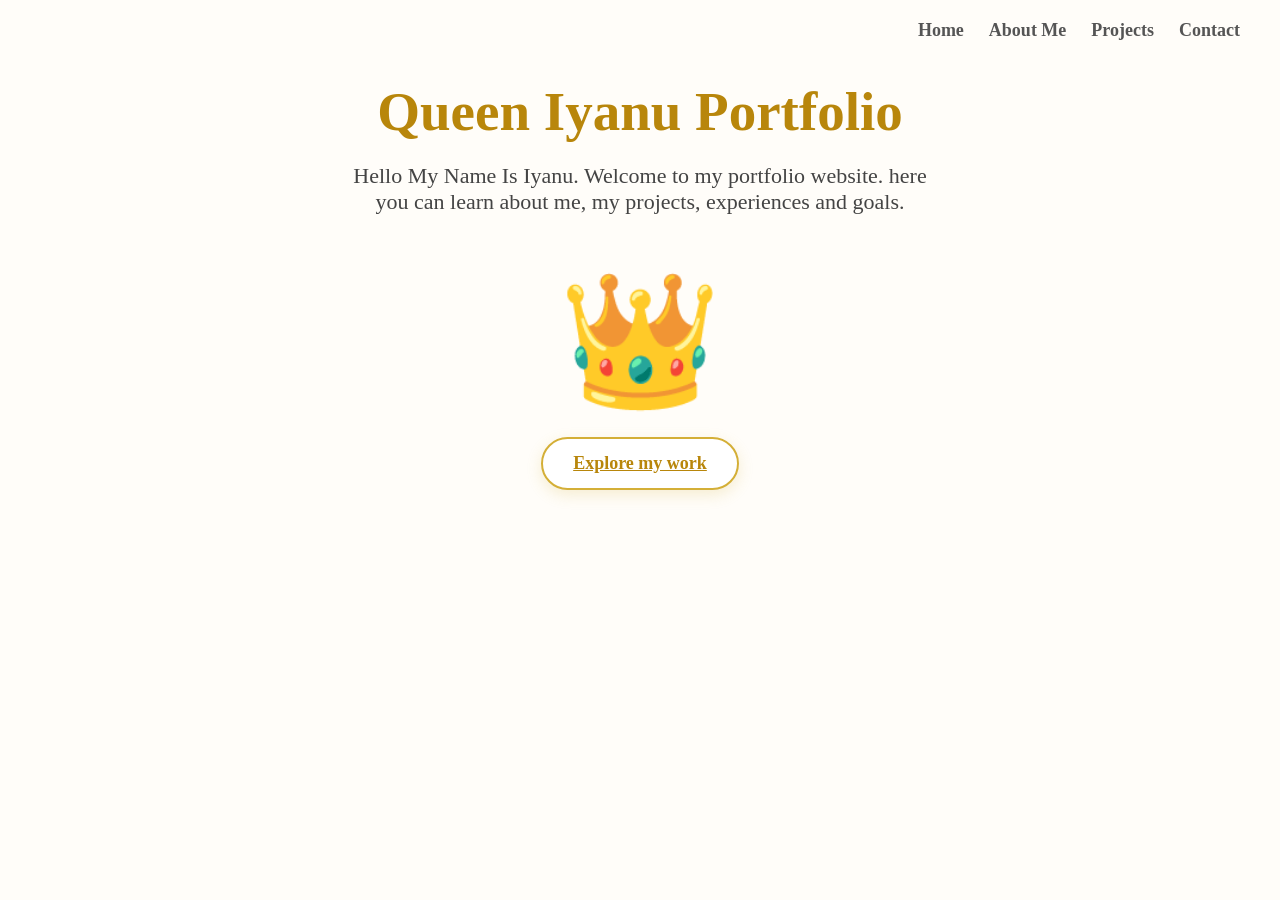
==== homePage/index.html @ 49cb8d7f "portfolio 2" ====
<!DOCTYPE html>
<html lang="en">


<head>
    <meta charset="UTF-8">
    <meta name="viewport" content="width=device-width, initial-scale=1.0">
    <title> Queen Iyanu Portfolio</title>
    <!-- Link to an external CSS file for styling -->
    <link rel="stylesheet" href="style.css">
    <script src="script.js" defer></script>


</head>

<body>


    <nav class="nav-bar">
        <a href="index.html" id="home">Home</a>
        <a href="../aboutPage/about.html" id="about-me">About Me</a>
        <a href="../projects/project.html" id="projects">Projects</a>
        <a href="../contactPage/contact.html" id="contact">Contact</a>
    </nav>


    <main>
        <section class="hero-section hero-container">
            <h1>Queen Iyanu Portfolio</h1>
            <p>Hello My Name Is Iyanu. Welcome to my portfolio website. here you can learn about me, my projects, experiences and goals.</p>
            <div class="crown">👑</div>
            <a class="royal-btn" href="../projects/project.html">Explore my work</a>
        </section>


        <section class="about preview about-container">
            <h1></h1>
        </section>
    </main>


    <script src="script.js"></script>
   


   
   
</body>


</html>
---- homePage/style.css ----
* {
    margin: 0;
    padding: 0;
    box-sizing: border-box;
}

body {
    background: #fffdf9; 
    font-family: Georgia, serif;
    overflow-x: hidden;
    position: relative;
}


nav {
    background: transparent;
    border: none;
    box-shadow: none;
}

nav h2 {
    color: #b8860b;
    font-size: 26px;
    text-shadow: 1px 1px 2px rgba(0,0,0,0.1);
}

.nav-bar {
    position: absolute;
    top: 20px;
    right: 40px;
    display: flex;
    gap: 25px;
    align-items: center;
}

.nav-bar a {
    color: #555;
    text-decoration: none;
    font-size: 18px;
    font-weight: bold;
    transition: color 0.3s ease;
}

.nav-bar a:hover {
    color: #d4af37; 
}

.hero-container {
    text-align: center;
    padding: 80px 20px;
    display: flex;
    flex-direction: column;
    align-items: center;
}

.sparkle-badge {
    display: inline-block;
    background: #ffe4e1; 
    color: #b8860b;
    padding: 6px 15px;
    border-radius: 20px;
    font-size: 14px;
    font-weight: bold;
    margin-bottom: 20px;
    border: 1px solid #d4af37;
}

.hero-section h1 {
    color: #b8860b;
    font-size: 55px;
    margin-bottom: 20px;
}

.hero-section p {
    font-size: 22px;
    color: #444;
    max-width: 600px;
    margin: 0 auto;
}

.crown {
    font-size: 130px;
    margin: 50px auto 20px;
    display: inline-block;
    animation: float 3s ease-in-out infinite;
}

@keyframes float {
    0% { transform: translateY(10px); }
    50% { transform: translateY(-10px); }
    100% { transform: translateY(10px); }
}

.royal-btn {
    padding: 14px 30px;
    border: 2px solid #d4af37;
    background: #ffffff;
    color: #b8860b;
    font-size: 18px;
    font-weight: bold;
    border-radius: 30px; 
    cursor: pointer;
    box-shadow: 0 5px 15px rgba(212, 175, 55, 0.2);
    transition: all 0.3s ease;
}

.royal-btn:hover {
    background: #d4af37;
    color: #ffffff;
    box-shadow: 0 5px 20px rgba(212, 175, 55, 0.4);
}
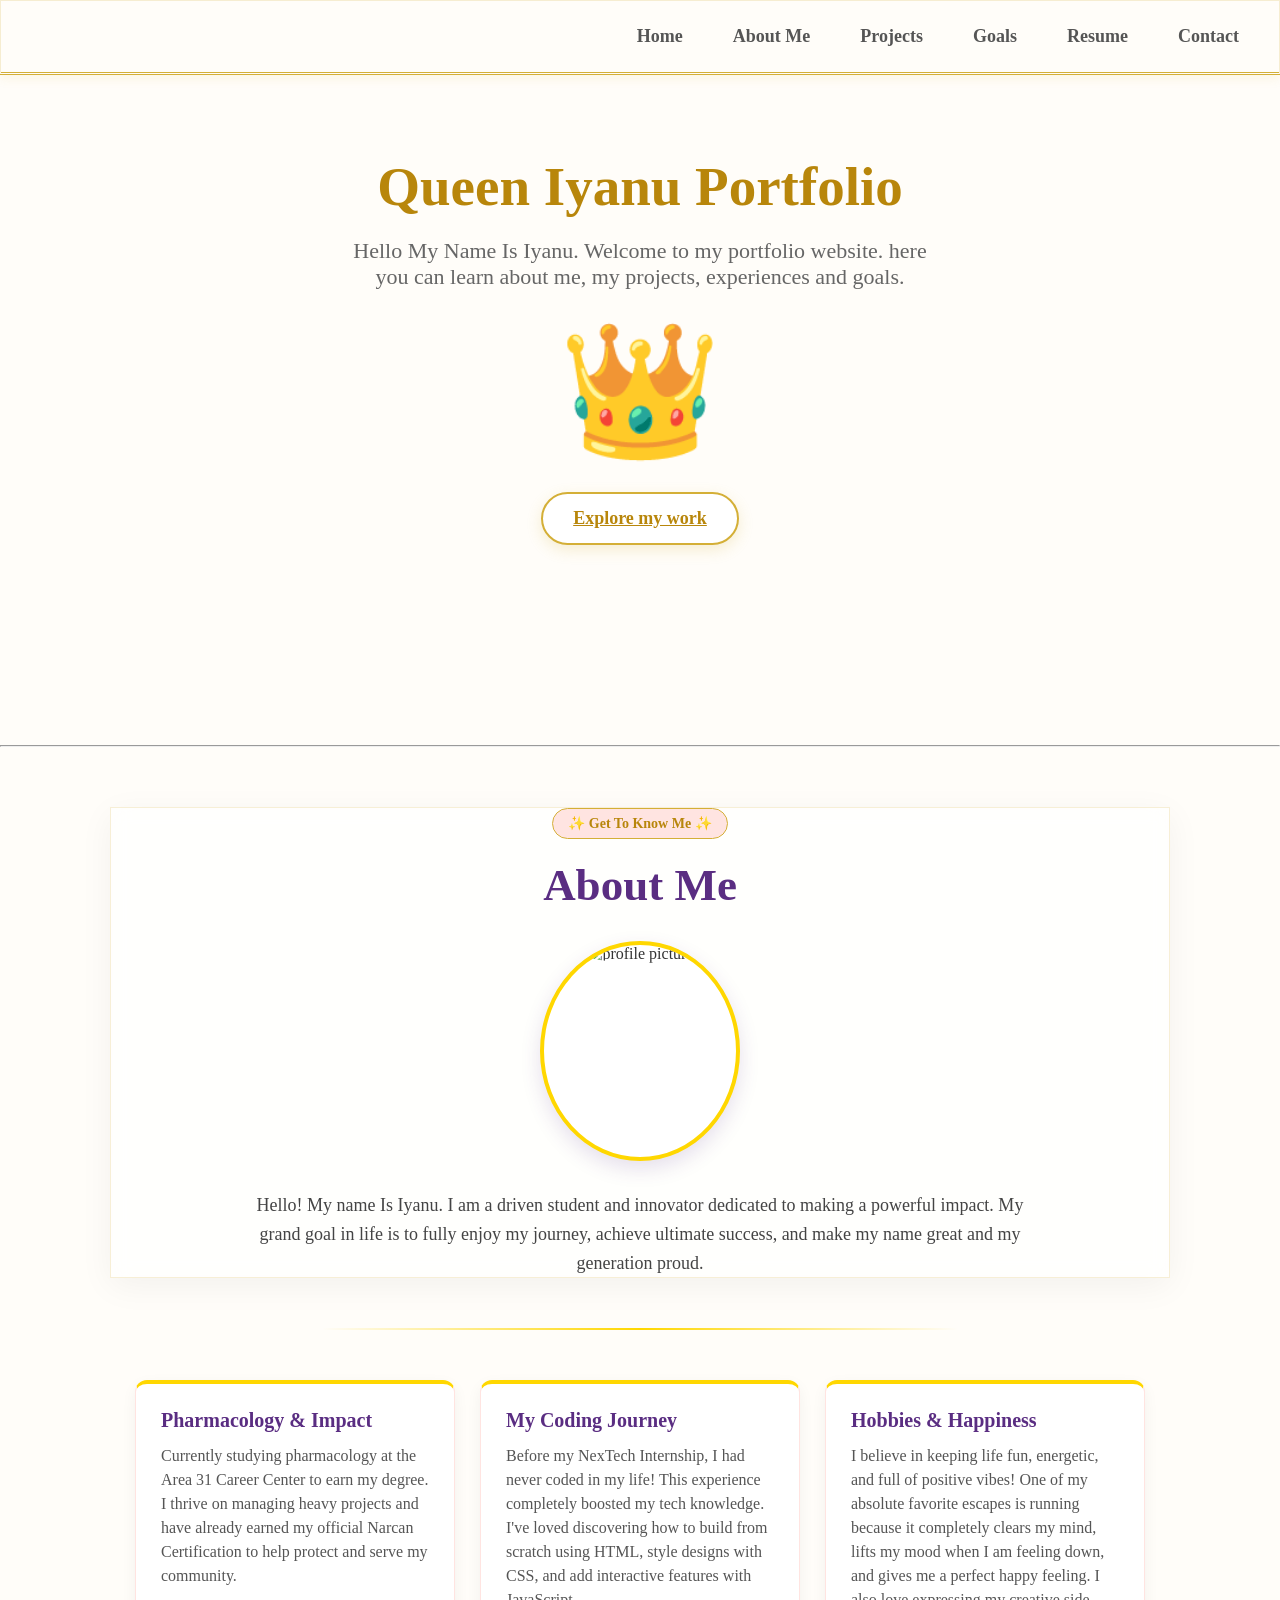
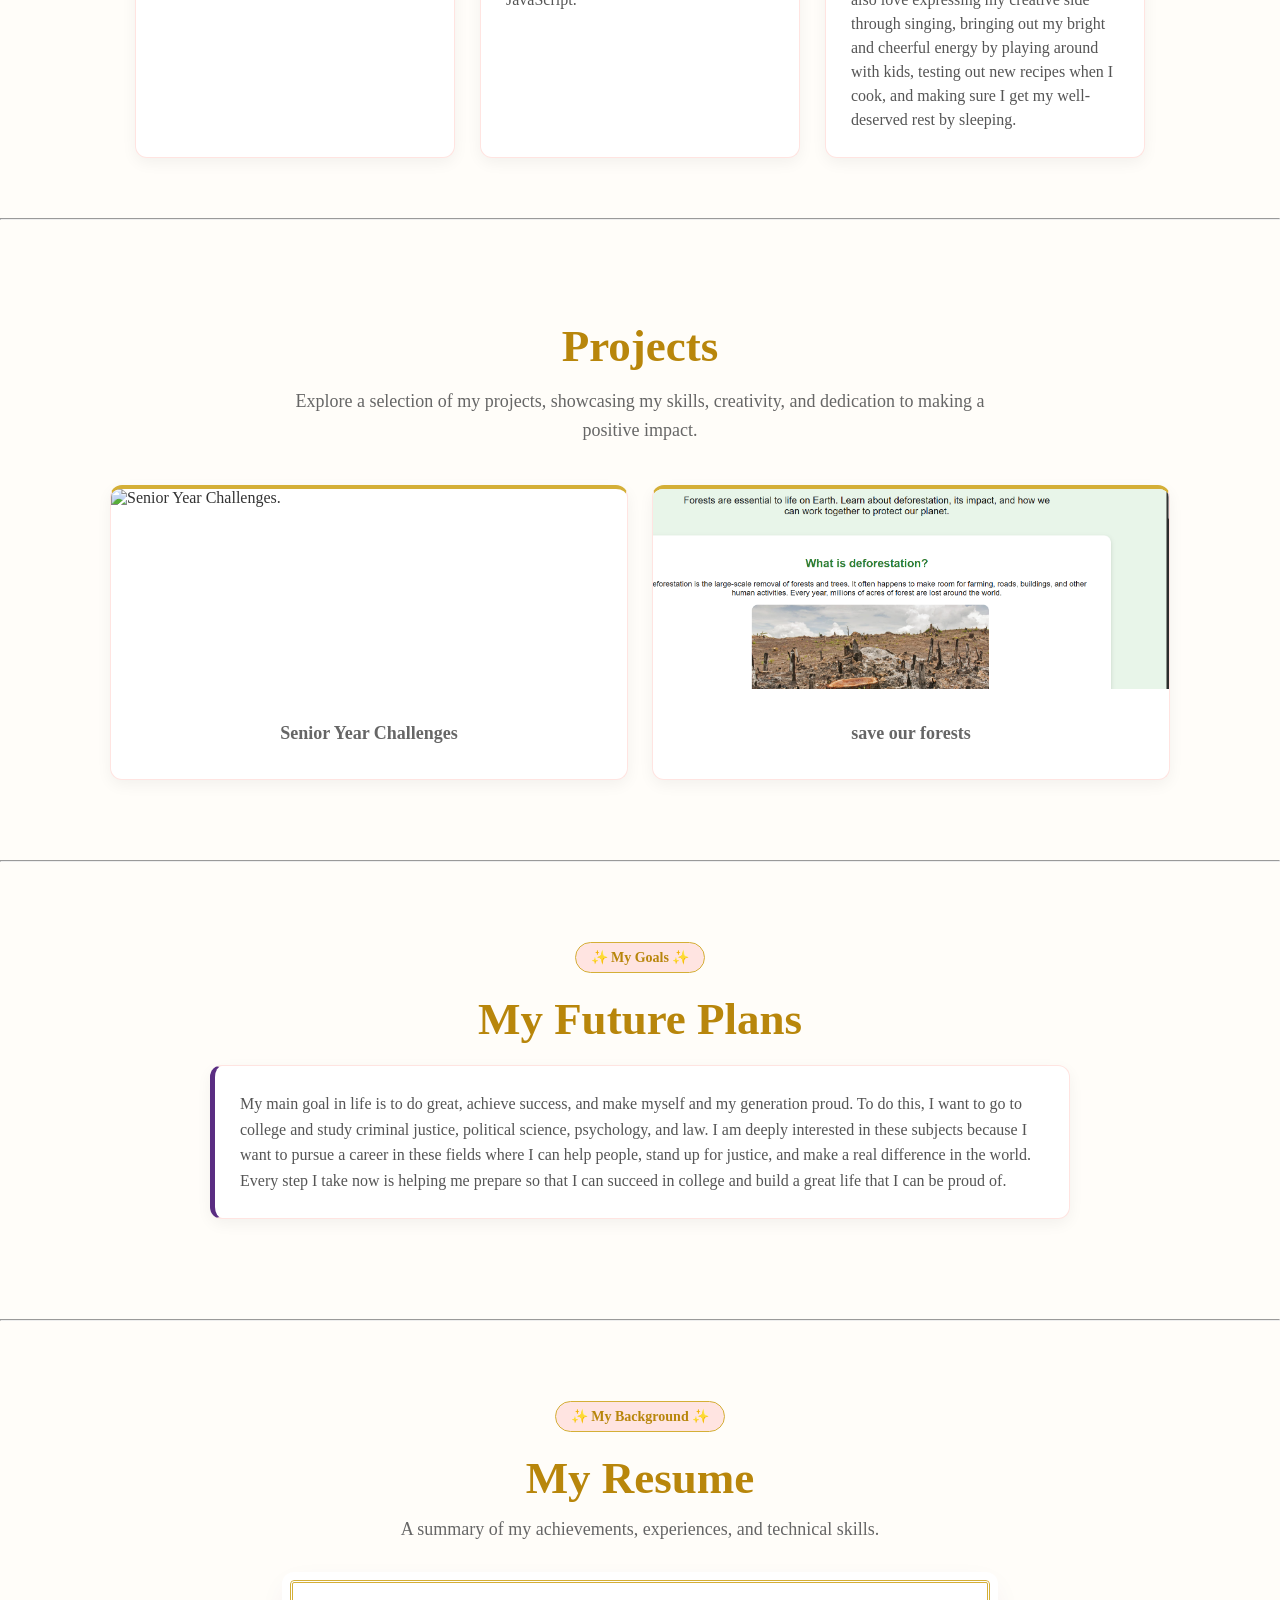
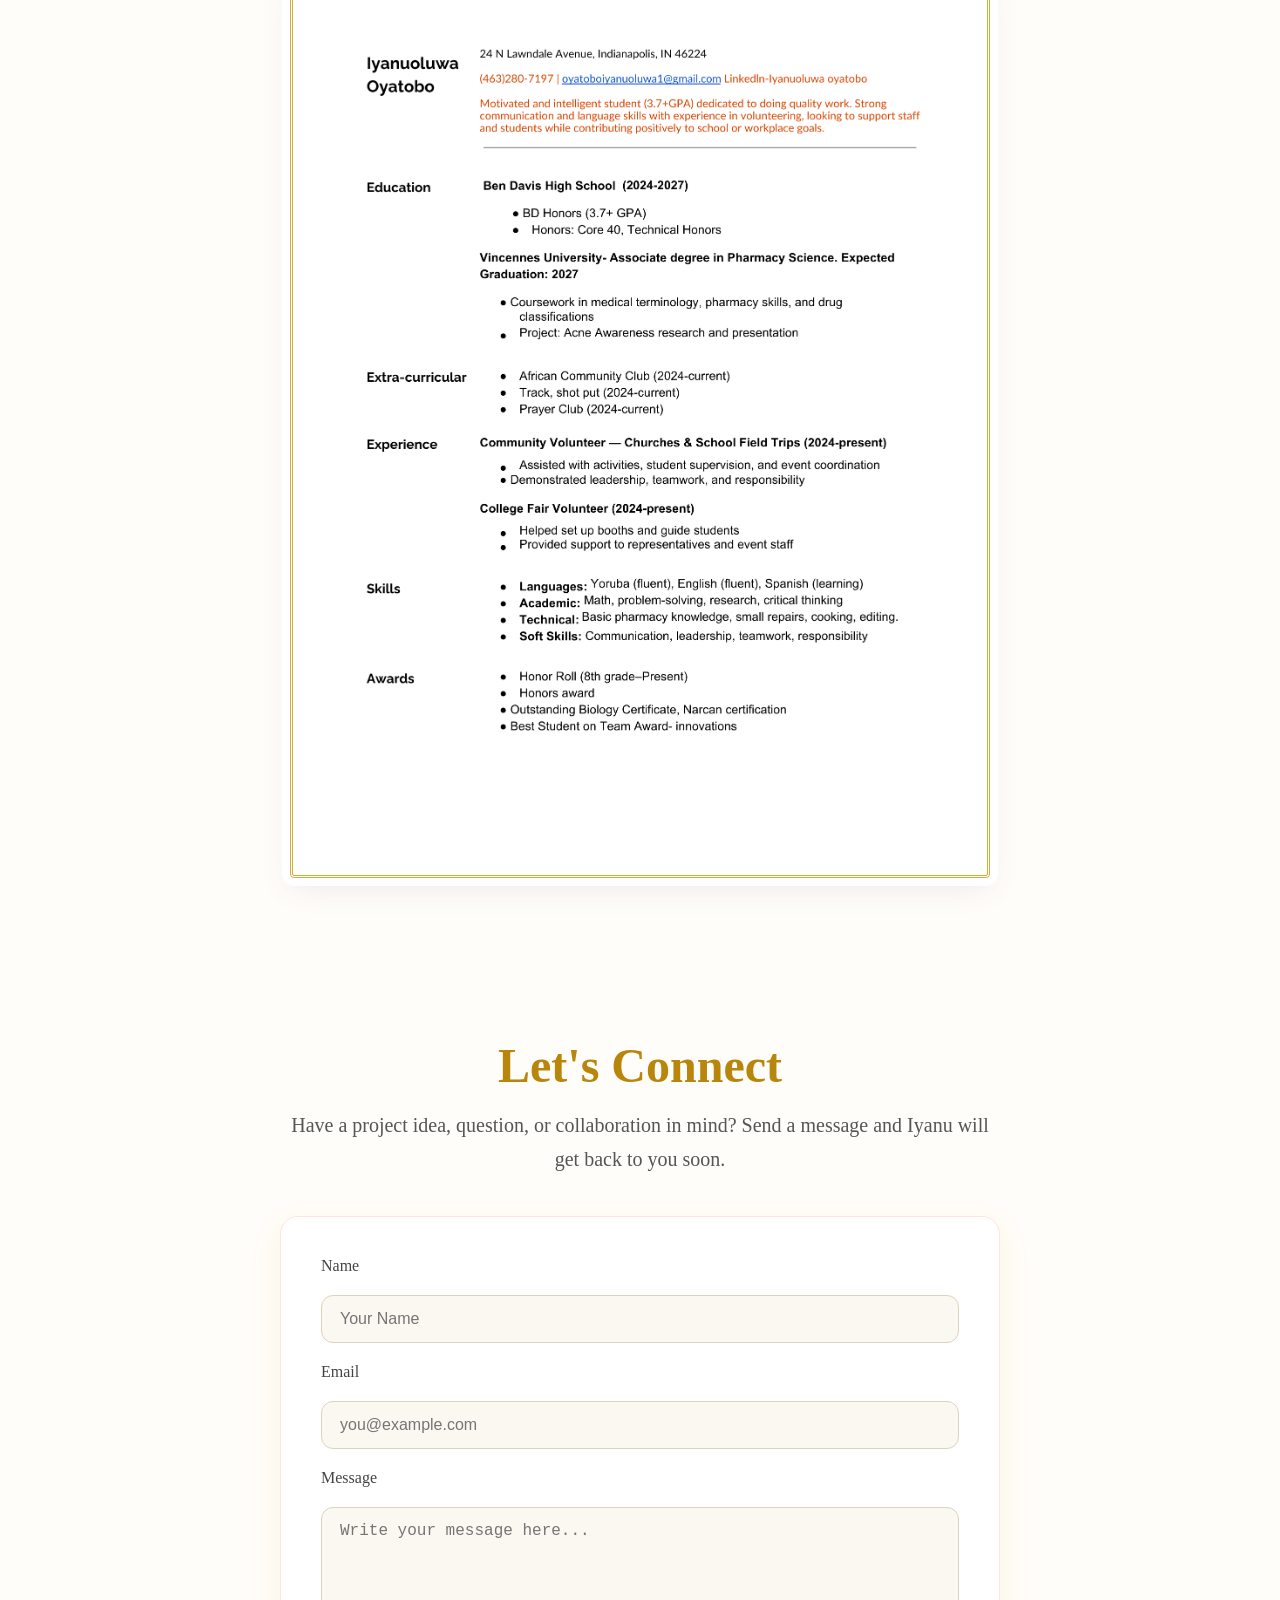
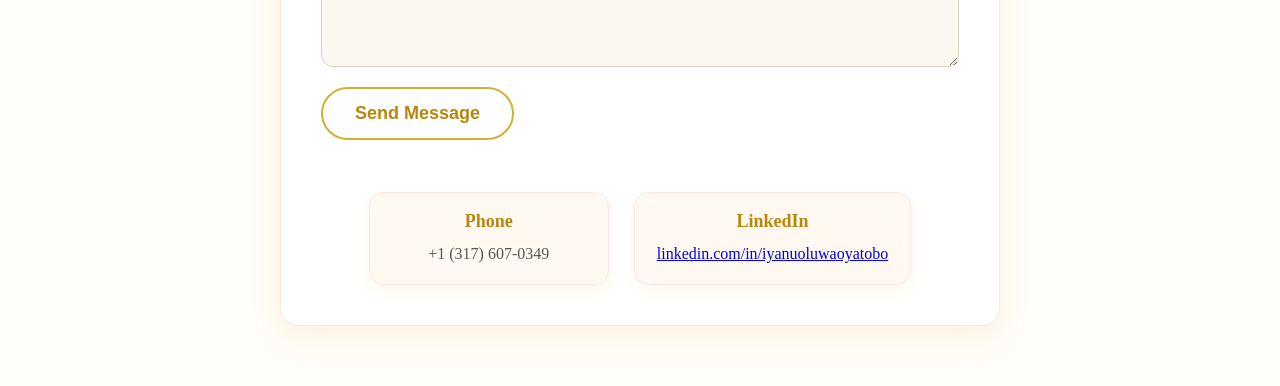
==== commit 02dcc534: "portfolio 2" ====
--- a/homePage/index.html
+++ b/homePage/index.html
@@ -8,7 +8,8 @@
     <title> Queen Iyanu Portfolio</title>
     <!-- Link to an external CSS file for styling -->
     <link rel="stylesheet" href="style.css">
-    <script src="script.js" defer></script>
+
+    <script src="contact.js" defer></script>
 
 
 </head>
@@ -18,9 +19,11 @@
 
     <nav class="nav-bar">
         <a href="index.html" id="home">Home</a>
-        <a href="../aboutPage/about.html" id="about-me">About Me</a>
-        <a href="../projects/project.html" id="projects">Projects</a>
-        <a href="../contactPage/contact.html" id="contact">Contact</a>
+        <a href="#aboutMe" id="about-me">About Me</a>
+        <a href="#projectS" id="projects">Projects</a>
+        <a href="#goals" id="goalsL">Goals</a>
+        <a href="#resume" id="resumeL">Resume</a>
+        <a href="#contactS" id="contact">Contact</a>
     </nav>
 
 
@@ -29,7 +32,7 @@
             <h1>Queen Iyanu Portfolio</h1>
             <p>Hello My Name Is Iyanu. Welcome to my portfolio website. here you can learn about me, my projects, experiences and goals.</p>
             <div class="crown">👑</div>
-            <a class="royal-btn" href="../projects/project.html">Explore my work</a>
+            <a class="royal-btn" href="#projectS">Explore my work</a>
         </section>
 
 
@@ -37,9 +40,153 @@
             <h1></h1>
         </section>
     </main>
+<hr>
+<section id="aboutMe">
+    <div class="about-container">
+        <section class="about-hero">
+            <div class="sparkle-badge">✨ Get To Know Me ✨</div>
+            <h1>About Me</h1>
+
+            <div class="royal-frame">
+                <img src="ML1_2034.jpg" alt="profile picture">
+            </div>
+
+            <p class="royal-bio">
+                Hello! My name Is Iyanu. I am a driven student and innovator dedicated to making a powerful impact. My
+                grand goal in life is to fully enjoy my journey, achieve ultimate success, and make my name great and my
+                generation proud.
+            </p>
 
 
-    <script src="script.js"></script>
+        </section>
+
+        <hr class="royal-divider">
+
+        <div class="about-grid">
+
+            <div class="about-card">
+                <h3>Pharmacology & Impact</h3>
+                <p>Currently studying pharmacology at the Area 31 Career Center to earn my degree. I thrive on managing
+                    heavy projects and have already earned my official Narcan Certification to help protect and serve my
+                    community.</p>
+            </div>
+
+            <div class="about-card">
+                <h3> My Coding Journey</h3>
+                <p>Before my NexTech Internship, I had never coded in my life! This experience completely boosted my tech knowledge. I've loved discovering how to build from scratch using HTML, style designs with CSS, and add interactive features with JavaScript.</p>
+            </div>
+
+            <div class="about-card">
+                <h3> Hobbies & Happiness</h3>
+                <p>I believe in keeping life fun, energetic, and full of positive vibes! One of my absolute favorite escapes is running because it completely clears my mind, lifts my mood when I am feeling down, and gives me a perfect happy feeling. I also love expressing my creative side through singing, bringing out my bright and cheerful energy by playing around with kids, testing out new recipes when I cook, and making sure I get my well-deserved rest by sleeping. 
+            </p>
+            </div>
+        </div>
+    </div>
+</section>
+<hr>
+<section id="projectS">
+<div class="projects-container">
+    <header class="projects-header">
+      <h1>Projects</h1>
+      <p>Explore a selection of my projects, showcasing my skills, creativity, and dedication to making a positive
+        impact.</p>
+    </header>
+
+    <div class="projects-grid">
+      <article class="project-card">
+        <a href="https://kween-hannah.github.io/int-u3-project-23-24-starter-code/" target="_blank"
+          rel="noopener noreferrer">
+          <div class="card-image">
+            <img
+              src="https://encrypted-tbn0.gstatic.com/images?q=tbn:ANd9GcRIXqym3sCjFtXy6zhzYeOoTRudontLrcZ2Yk_U8qCmUQ&s=10"
+              alt="Senior Year Challenges.">
+          </div>
+          <div class="projects-empty">Senior Year Challenges</div>
+        </a>
+      </article>
+      <article class="project-card">
+        <a href="https://kween-hannah.github.io/int-u2-project-starter-code-1/">
+          <div class="card-image">
+            <img src="Screenshot 2026-06-26 141035.png" alt="Save Our Forests.">
+          </div>
+          <div class="projects-empty">save our forests</div>
+        </a>
+      </article>
+  
+    </div>
+  </div>
+<hr>
+<section id="goals" class="goals-container">
+    <header class="goals-header">
+        <div class="sparkle-badge">✨ My Goals ✨</div>
+        <h1>My Future Plans</h1>
+    </header>
+
+    <div class="timeline-card">
+        <p>
+            My main goal in life is to do great, achieve success, and make myself and my generation proud. To do this, I want to go to college and study criminal justice, political science, psychology, and law. I am deeply interested in these subjects because I want to pursue a career in these fields where I can help people, stand up for justice, and make a real difference in the world. Every step I take now is helping me prepare so that I can succeed in college and build a great life that I can be proud of.
+        </p>
+    </div>
+</section>
+<hr>
+<section id="resume" class="resume-container">
+    <header class="resume-header">
+        <div class="sparkle-badge">✨ My Background ✨</div>
+        <h1>My Resume</h1>
+        <p>A summary of my achievements, experiences, and technical skills.</p>
+    </header>
+
+    <div class="resume-frame">
+        <img src="resume.png" alt="Queen Iyanu's Professional Resume">
+    </div>
+</section>
+
+<section id="contactS">
+
+    <div class="contact-container">
+        <div class="contact-hero">
+            <h1>Let's Connect</h1>
+            <p>Have a project idea, question, or collaboration in mind? Send a message and Iyanu will get back to you
+                soon.</p>
+        </div>
+
+        <div class="contact-card">
+            <form id="contact-form" action="#" method="post">
+                <label for="name">Name</label>
+                <input type="text" id="name" name="from_name" placeholder="Your Name" required>
+
+                <label for="email">Email</label>
+                <input type="email" id="email" name="reply_to" placeholder="you@example.com" required>
+
+                <label for="message">Message</label>
+                <textarea id="message" name="message" placeholder="Write your message here..." required></textarea>
+
+                <button type="submit" class="submit-btn">Send Message</button>
+            </form>
+
+            <div id="form-status" class="form-status"></div>
+
+            <div class="contact-info">
+                <div class="info-card">
+                    <h3>Phone</h3>
+                    <p>+1 (317) 607-0349</p>
+                </div>
+                <div class="info-card">
+                    <h3>LinkedIn</h3>
+                    <p><a href="https://www.linkedin.com/in/iyanuoluwaoyatobo" target="_blank"
+                            rel="noopener">linkedin.com/in/iyanuoluwaoyatobo</a></p>
+                </div>
+            </div>
+        </div>
+    </div>
+
+    <script type="text/javascript" src="https://cdn.jsdelivr.net/npm/@emailjs/browser@3/dist/email.min.js"></script>
+    
+
+</section>
+    
+    </script>
    
 
 
--- a/homePage/style.css
+++ b/homePage/style.css
@@ -109,3 +109,697 @@
     color: #ffffff;
     box-shadow: 0 5px 20px rgba(212, 175, 55, 0.4);
 }
+
+*{
+    margin: 0;
+    padding: 0;
+    box-sizing: border-box;
+}
+
+
+body {
+    background: linear-gradient(135deg, #fffdf9 0%, #f4eae1 100%);
+    font-family: Georgia, serif;
+}
+
+
+
+
+nav {
+    background: #ffffff;
+    border-bottom: 3px double #d4af37;
+    padding: 20px 50px;
+    display: flex;
+    justify-content: space-between;
+    align-items: center;
+    box-shadow: 0 4px 10px rgba(212, 175, 55, 0.1);
+}
+
+
+nav h2 {
+    color: #b8860b;
+    font-size: 26px;
+    text-shadow: 1px 1px 2px rgba(0,0,0,0.1);
+}
+
+
+.nav-bar a {
+    color: #555;
+    text-decoration: none;
+    margin-left: 25px;
+    font-size: 18px;
+    font-weight: bold;
+    transition: color 0.3s ease;
+}
+
+
+.nav-bar a:hover {
+    color: #d4af37;
+}
+
+
+
+
+.hero-container {
+    text-align: center;
+    padding: 80px 20px;
+}
+
+
+.sparkle-badge {
+    display: inline-block;
+    background: #ffe4e1;
+    color: #b8860b;
+    padding: 6px 15px;
+    border-radius: 20px;
+    font-size: 14px;
+    font-weight: bold;
+    margin-bottom: 20px;
+    border: 1px solid #d4af37;
+}
+
+
+.hero-section h1 {
+    color: #b8860b;
+    font-size: 55px;
+    margin-bottom: 20px;
+}
+
+
+.hero-section p {
+    font-size: 22px;
+    color: #666;
+    max-width: 600px;
+    margin: 0 auto;
+}
+
+
+.crown {
+    font-size: 130px;
+    margin: 25px 0;
+    animation: float 3s ease-in-out infinite;
+}
+
+
+@keyframes float {
+    0% { transform: translateY(0px); }
+    50% { transform: translateY(-10px); }
+    100% { transform: translateY(0px); }
+}
+
+
+.royal-btn {
+    padding: 14px 30px;
+    border: 2px solid #d4af37;
+    background: #ffffff;
+    color: #b8860b;
+    font-size: 18px;
+    font-weight: bold;
+    border-radius: 30px;
+    cursor: pointer;
+    box-shadow: 0 5px 15px rgba(212, 175, 55, 0.2);
+    transition: all 0.3s ease;
+}
+
+
+.royal-btn:hover {
+    background: #d4af37;
+    color: #ffffff;
+    box-shadow: 0 5px 20px rgba(212, 175, 55, 0.4);
+}
+
+
+
+
+.sparkle {
+    position: absolute;
+    pointer-events: none;
+    background: gold;
+    border-radius: 50%;
+    animation: fadeOut 0.8s linear forwards;
+}
+
+
+@keyframes fadeOut {
+    0% { transform: translate(-50%, -50%) scale(1); opacity: 1; }
+    100% { transform: translate(-50%, -50%) scale(0); opacity: 0; }
+}
+
+
+
+
+.about-container {
+    text-align: center;
+    padding: 60px 20px;
+    max-width: 1100px;
+    margin: 0 auto;
+}
+
+
+.about-hero h1 {
+    color: #5a2d82;
+    font-size: 45px;
+    margin-bottom: 25px;
+}
+
+
+.royal-frame {
+    width: 200px;
+    height: 220px;
+    margin: 30px auto;
+    border: 4px solid gold;
+    border-radius: 50%;
+    background: #ffffff;
+    overflow: hidden;
+    display: block;
+    box-shadow: 0px 8px 20px rgba(90, 45, 130, 0.15);
+}
+
+
+.royal-frame img {
+    /*width: 70%;*/
+    height: 100%;
+    width: 100%;
+    
+    border-radius: 50%;
+    padding-left:0px;
+    padding-right:0px;
+}
+
+
+
+
+.royal-bio {
+    display: block;
+    margin-top: 20px;
+    font-size: 18px;
+    line-height: 1.6;
+    color: #444;
+    max-width: 800px;
+    margin: 0 auto;
+}
+
+
+.royal-divider {
+    border: none;
+    height: 2px;
+    background: linear-gradient(to right, transparent, gold, transparent);
+    margin: 50px auto;
+    width: 60%;
+}
+
+
+
+
+.about-grid {
+    display: flex;
+    justify-content: center;
+    gap: 25px;
+    flex-wrap: wrap;
+}
+
+
+.about-card {
+    background: white;
+    border: 1px solid #ffe4e1;
+    border-top: 4px solid gold;
+    border-radius: 12px;
+    padding: 25px;
+    width: 320px;
+    text-align: left;
+    box-shadow: 0 5px 15px rgba(0,0,0,0.05);
+    transition: transform 0.3s ease;
+}
+
+
+.about-card:hover {
+    transform: translateY(-8px);
+    box-shadow: 0 10px 20px rgba(212, 175, 55, 0.2);
+}
+
+
+.about-card h3 {
+    color: #5a2d82;
+    font-size: 20px;
+    margin-bottom: 12px;
+}
+
+
+.about-card p {
+    font-size: 16px;
+    line-height: 1.5;
+    color: #555;
+}
+
+
+
+
+.about-hero, .nav-bar, fieldset, .card {
+    background: rgba(255, 255, 255, 0.7);
+    backdrop-filter: blur(10px);
+    border: 1px solid rgba(212, 175, 55, 0.2);
+    box-shadow: 0 8px 32px 0 rgba(0, 0, 0, 0.05);
+}
+* {
+    margin: 0;
+    padding: 0;
+    box-sizing: border-box;
+}
+
+body {
+    background: #fffdf9;
+    font-family: Georgia, serif;
+    color: #444;
+    min-height: 100vh;
+}
+
+.nav-bar {
+    background: #ffffff;
+    border-bottom: 3px double #d4af37;
+    padding: 20px 50px;
+    display: flex;
+    justify-content: space-between;
+    align-items: center;
+    box-shadow: 0 4px 10px rgba(212, 175, 55, 0.1);
+}
+
+.nav-bar h2 {
+    color: #b8860b;
+    font-size: 26px;
+    text-shadow: 1px 1px 2px rgba(0, 0, 0, 0.1);
+}
+
+.nav-links {
+    display: flex;
+    gap: 25px;
+    align-items: center;
+    flex-wrap: wrap;
+}
+
+.nav-links a {
+    color: #555;
+    text-decoration: none;
+    font-size: 18px;
+    font-weight: bold;
+    transition: color 0.3s ease;
+}
+
+.nav-links a:hover {
+    color: #d4af37;
+}
+
+.projects-container {
+    max-width: 1100px;
+    margin: 40px auto;
+    padding: 60px 20px 40px;
+}
+
+.projects-header {
+    text-align: center;
+    margin-bottom: 40px;
+}
+
+.projects-header h1 {
+    color: #b8860b;
+    font-size: 45px;
+    margin-bottom: 15px;
+}
+
+.projects-header p {
+    max-width: 700px;
+    margin: 0 auto;
+    font-size: 18px;
+    line-height: 1.6;
+    color: #666;
+}
+
+.projects-grid {
+    display: grid;
+    grid-template-columns: repeat(auto-fit, minmax(280px, 1fr));
+    gap: 24px;
+}
+
+.project-card {
+    background: #fff;
+    border: 1px solid #ffe4e1;
+    border-top: 4px solid #d4af37;
+    border-radius: 12px;
+    overflow: hidden;
+    box-shadow: 0 5px 15px rgba(0, 0, 0, 0.05);
+    transition: transform 0.3s ease, box-shadow 0.3s ease;
+}
+
+.project-card:hover {
+    transform: translateY(-8px);
+    box-shadow: 0 10px 20px rgba(212, 175, 55, 0.2);
+}
+
+.project-card a {
+    text-decoration: none;
+    color: inherit;
+    display: block;
+}
+
+.card-image img {
+    width: 100%;
+    height: 200px;
+    object-fit: cover;
+    display: block;
+}
+
+.projects-empty {
+    min-height: 90px;
+    display: flex;
+    align-items: center;
+    justify-content: center;
+    padding: 20px;
+    color: #666;
+    font-size: 18px;
+    font-weight: 600;
+    text-align: center;
+}
+
+@media (max-width: 600px) {
+    .nav-bar {
+        padding: 20px;
+        flex-direction: column;
+        align-items: flex-start;
+        gap: 12px;
+    }
+
+    .projects-container {
+        padding: 40px 15px 20px;
+    }
+}
+* {
+    margin: 0;
+    padding: 0;
+    box-sizing: border-box;
+}
+
+body {
+    font-family: Georgia, serif;
+    background: #fffdf9;
+    color: #333;
+    min-height: 100vh;
+}
+
+.nav-bar {
+    display: flex;
+    justify-content: flex-end;
+    gap: 25px;
+    padding: 25px 40px;
+    position: sticky;
+    top: 0;
+    background: rgba(255, 253, 249, 0.96);
+    z-index: 10;
+}
+
+.nav-bar a {
+    color: #555;
+    text-decoration: none;
+    font-weight: bold;
+    transition: color 0.3s ease;
+}
+
+.nav-bar a:hover {
+    color: #d4af37;
+}
+
+.contact-container {
+    padding: 80px 20px 60px;
+    display: flex;
+    flex-direction: column;
+    align-items: center;
+    gap: 40px;
+    max-width: 1000px;
+    margin: 0 auto;
+}
+
+.contact-hero {
+    text-align: center;
+    padding: 0 20px;
+}
+
+.contact-hero h1 {
+    color: #b8860b;
+    font-size: 48px;
+    margin-bottom: 15px;
+}
+
+.contact-hero p {
+    color: #555;
+    font-size: 20px;
+    line-height: 1.7;
+    max-width: 700px;
+    margin: 0 auto;
+}
+
+.contact-card {
+    width: 100%;
+    max-width: 720px;
+    background: #ffffff;
+    border: 1px solid #ffe4e1;
+    border-radius: 18px;
+    padding: 40px;
+    box-shadow: 0 12px 30px rgba(212, 175, 55, 0.12);
+}
+
+.contact-card form {
+    display: grid;
+    gap: 20px;
+}
+
+.contact-card label {
+    font-size: 16px;
+    color: #444;
+}
+
+.contact-card input,
+.contact-card textarea {
+    width: 100%;
+    padding: 14px 18px;
+    border: 1px solid #dcd3be;
+    border-radius: 12px;
+    font-size: 16px;
+    color: #333;
+    background: #fbf7f1;
+}
+
+.contact-card textarea {
+    min-height: 160px;
+    resize: vertical;
+}
+
+.contact-card .submit-btn {
+    width: fit-content;
+    padding: 14px 32px;
+    border: 2px solid #d4af37;
+    background: #ffffff;
+    color: #b8860b;
+    font-size: 18px;
+    font-weight: bold;
+    border-radius: 30px;
+    cursor: pointer;
+    transition: all 0.3s ease;
+}
+
+.contact-card .submit-btn:hover {
+    background: #d4af37;
+    color: #ffffff;
+}
+
+.form-status {
+    margin-top: 18px;
+    min-height: 24px;
+    font-size: 16px;
+    text-align: center;
+}
+
+.form-status.success {
+    color: #2e7d32;
+}
+
+.form-status.error {
+    color: #b00020;
+}
+
+.saved-messages-section {
+    margin-top: 30px;
+}
+
+.saved-messages-section h2 {
+    color: #b8860b;
+    margin-bottom: 15px;
+    font-size: 24px;
+    text-align: center;
+}
+
+.saved-messages {
+    display: flex;
+    flex-direction: column;
+    gap: 12px;
+}
+
+.submitted-message {
+    border: 1px solid #efe6d6;
+    background: #fffdf9;
+    padding: 16px;
+    border-radius: 12px;
+}
+
+.submitted-message strong {
+    color: #b8860b;
+}
+
+.submitted-message small {
+    color: #666;
+}
+
+.contact-info {
+    display: flex;
+    flex-wrap: wrap;
+    justify-content: center;
+    gap: 25px;
+    margin-top: 10px;
+}
+
+.contact-info .info-card {
+    background: #fff9f2;
+    border: 1px solid #ffe4e1;
+    border-radius: 14px;
+    padding: 18px 22px;
+    min-width: 240px;
+    text-align: center;
+    box-shadow: 0 6px 18px rgba(212, 175, 55, 0.08);
+}
+
+.contact-info .info-card h3 {
+    color: #b8860b;
+    font-size: 18px;
+    margin-bottom: 10px;
+}
+
+.contact-info .info-card p {
+    color: #555;
+    line-height: 1.5;
+}
+
+@media (max-width: 720px) {
+    .nav-bar {
+        justify-content: center;
+        flex-wrap: wrap;
+    }
+
+    .contact-card {
+        padding: 30px 20px;
+    }
+}
+.goals-container {
+    max-width: 900px;
+    margin: 60px auto;
+    padding: 20px;
+    text-align: center;
+}
+
+.goals-header h1 {
+    color: #b8860b;
+    font-size: 45px;
+    margin-bottom: 15px;
+}
+
+.goals-header p {
+    font-size: 18px;
+    color: #666;
+    margin-bottom: 40px;
+}
+
+.timeline {
+    position: relative;
+    margin: 0 auto;
+    width: 100%;
+}
+
+.timeline-card {
+    background: white;
+    border: 1px solid #ffe4e1;
+    border-left: 5px solid #5a2d82;
+    border-radius: 12px;
+    padding: 25px;
+    margin: 20px 0;
+    text-align: left;
+    box-shadow: 0 5px 15px rgba(0,0,0,0.05);
+    transition: transform 0.3s ease;
+}
+
+.timeline-card:hover {
+    transform: translateX(8px);
+    box-shadow: 0 8px 20px rgba(212, 175, 55, 0.15);
+}
+
+.timeline-card h3 {
+    color: #b8860b;
+    font-size: 22px;
+    margin-bottom: 8px;
+}
+
+.timeline-card .time-badge {
+    display: inline-block;
+    background: #fbf7f1;
+    color: #5a2d82;
+    padding: 4px 10px;
+    border-radius: 20px;
+    font-size: 13px;
+    font-weight: bold;
+    margin-bottom: 12px;
+    border: 1px solid #efe6d6;
+}
+
+.timeline-card p {
+    font-size: 16px;
+    color: #555;
+    line-height: 1.6;
+}
+
+.resume-container {
+    max-width: 900px;
+    margin: 60px auto;
+    padding: 20px;
+    text-align: center;
+}
+
+.resume-header h1 {
+    color: #b8860b;
+    font-size: 45px;
+    margin-bottom: 15px;
+}
+
+.resume-header p {
+    font-size: 18px;
+    color: #666;
+    margin-bottom: 40px;
+}
+
+.resume-frame {
+    max-width: 700px;
+    margin: 0 auto;
+    background: #ffffff;
+    border: 3px double #d4af37; 
+    outline: 8px solid #ffffff;
+    padding: 10px;
+    border-radius: 4px;
+    box-shadow: 0 10px 30px rgba(90, 45, 130, 0.1);
+    transition: transform 0.3s ease, box-shadow 0.3s ease;
+}
+
+.resume-frame:hover {
+    transform: translateY(-5px);
+    box-shadow: 0 15px 35px rgba(212, 175, 55, 0.25);
+}
+
+.resume-frame img {
+    width: 100%;
+    height: auto;
+    display: block;
+}
+
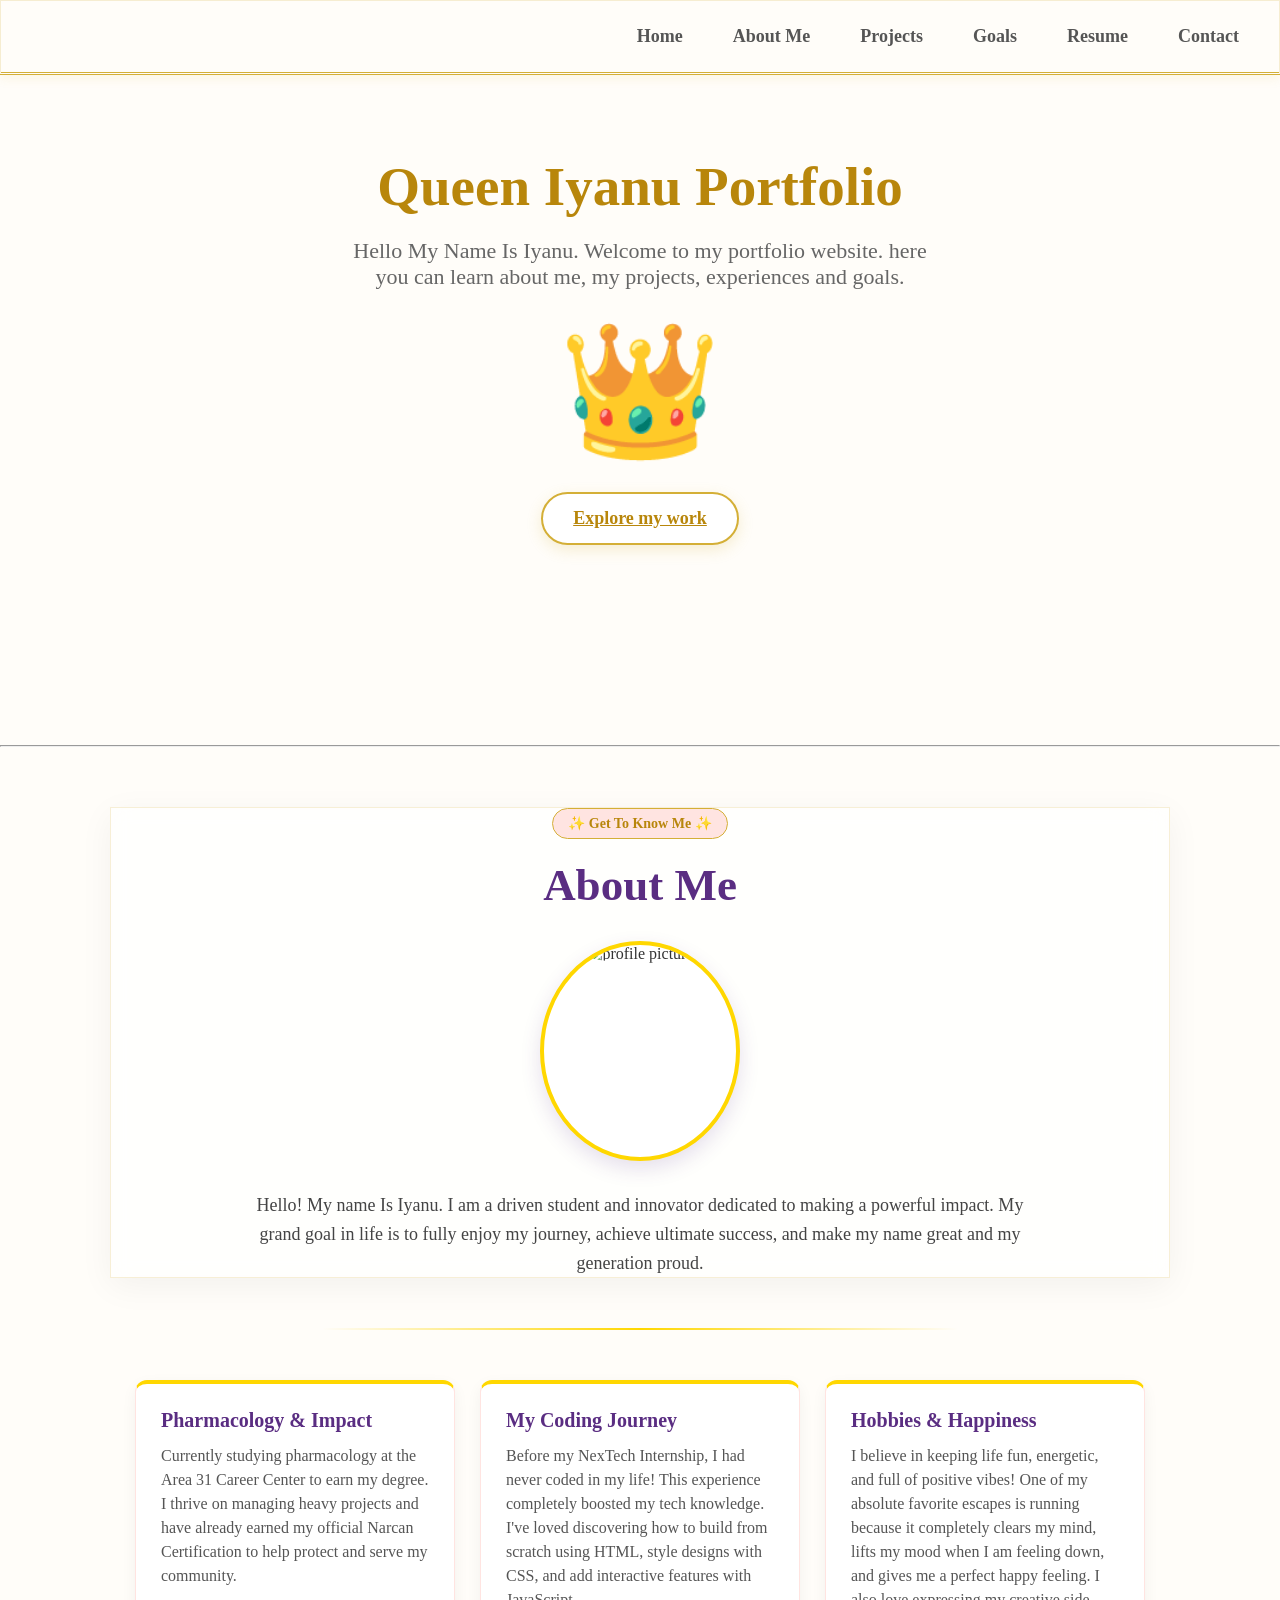
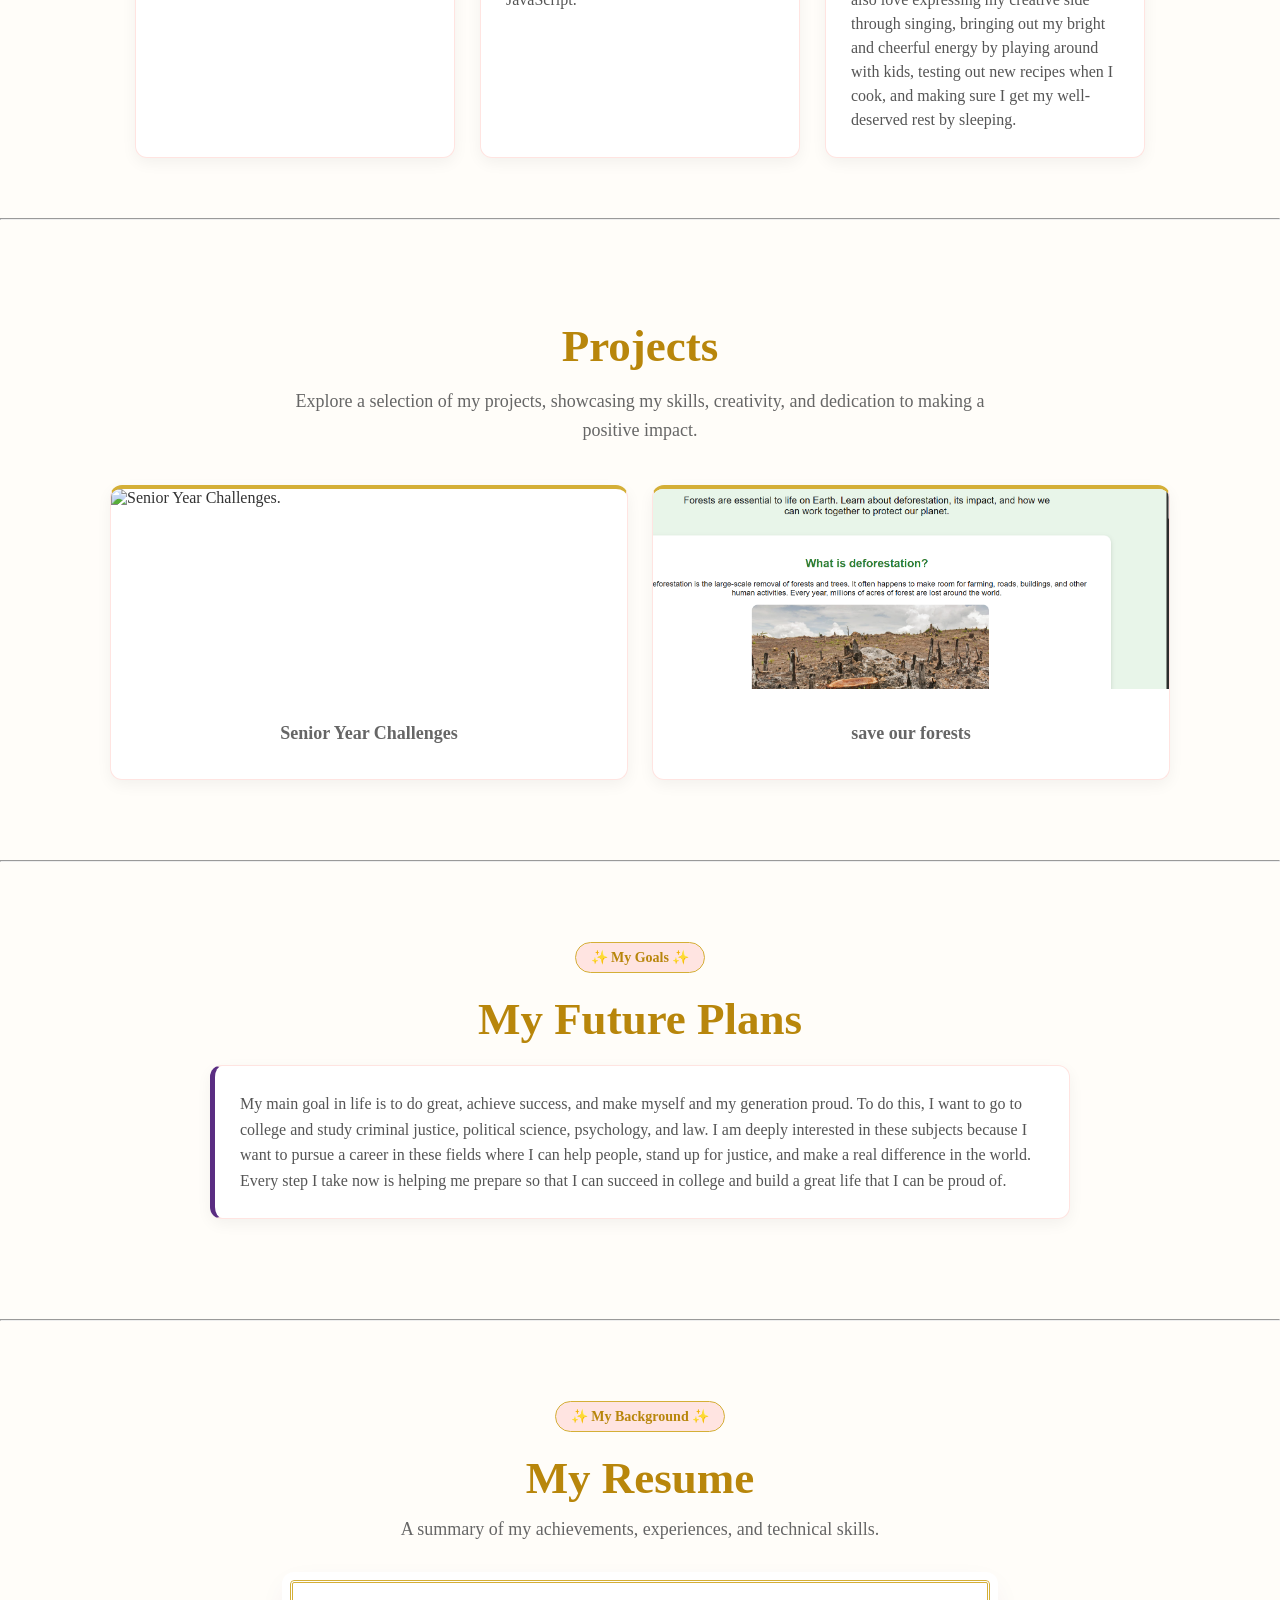
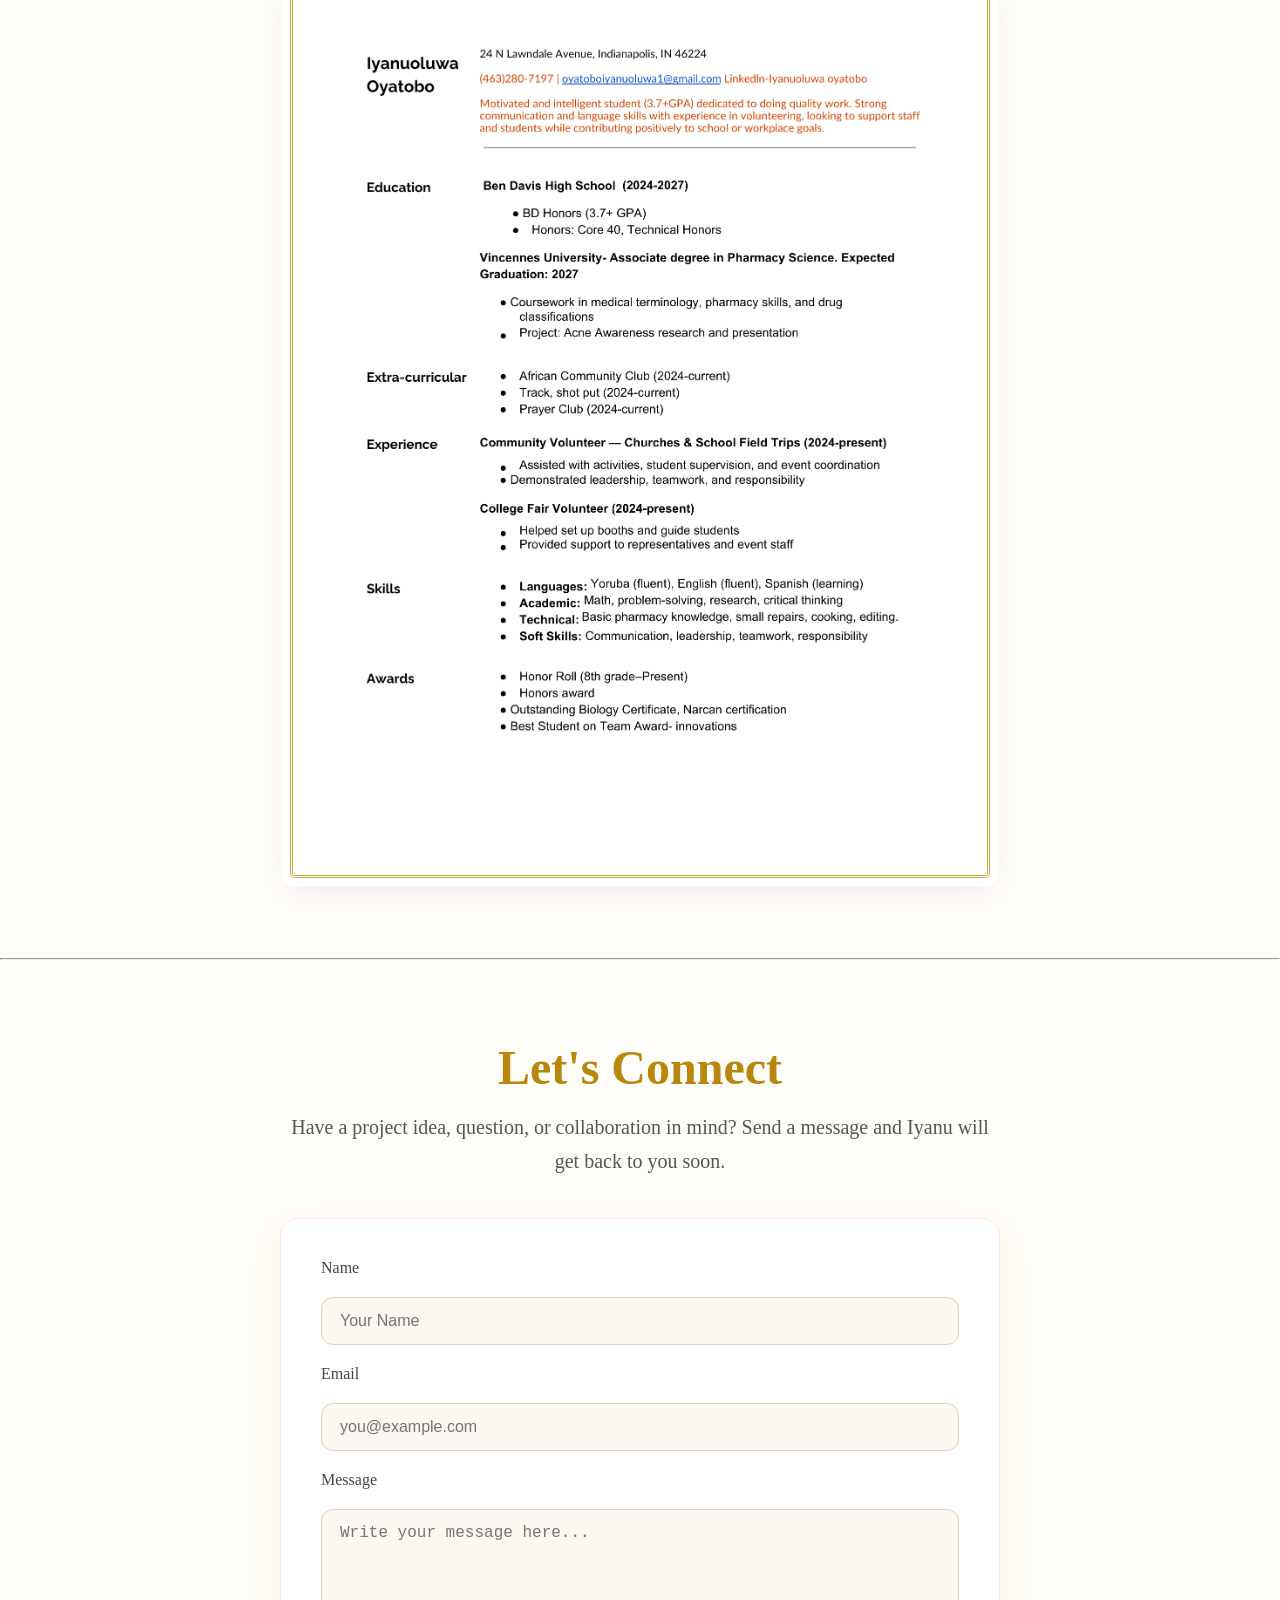
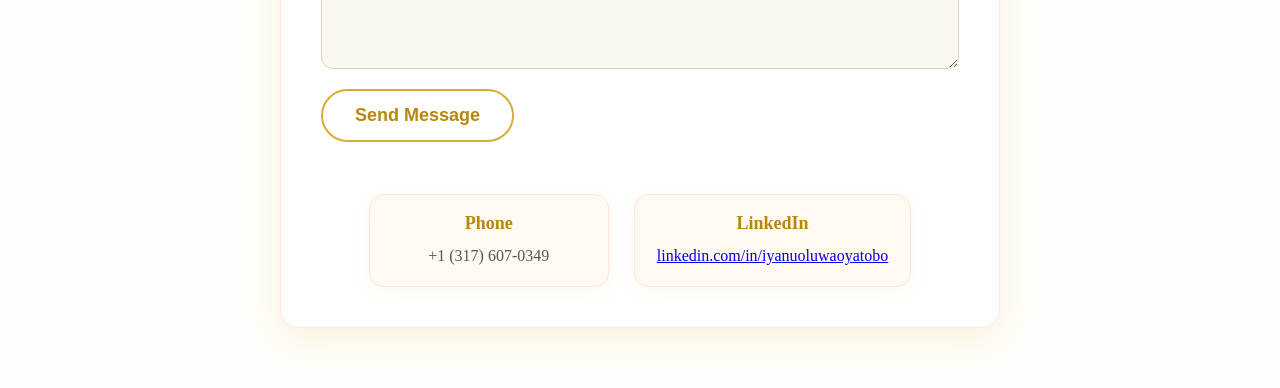
==== commit 170c054c: "portfolio 2" ====
--- a/homePage/index.html
+++ b/homePage/index.html
@@ -30,7 +30,8 @@
     <main>
         <section class="hero-section hero-container">
             <h1>Queen Iyanu Portfolio</h1>
-            <p>Hello My Name Is Iyanu. Welcome to my portfolio website. here you can learn about me, my projects, experiences and goals.</p>
+            <p>Hello My Name Is Iyanu. Welcome to my portfolio website. here you can learn about me, my projects,
+                experiences and goals.</p>
             <div class="crown">👑</div>
             <a class="royal-btn" href="#projectS">Explore my work</a>
         </section>
@@ -40,159 +41,177 @@
             <h1></h1>
         </section>
     </main>
-<hr>
-<section id="aboutMe">
-    <div class="about-container">
-        <section class="about-hero">
-            <div class="sparkle-badge">✨ Get To Know Me ✨</div>
-            <h1>About Me</h1>
-
-            <div class="royal-frame">
-                <img src="ML1_2034.jpg" alt="profile picture">
-            </div>
-
-            <p class="royal-bio">
-                Hello! My name Is Iyanu. I am a driven student and innovator dedicated to making a powerful impact. My
-                grand goal in life is to fully enjoy my journey, achieve ultimate success, and make my name great and my
-                generation proud.
-            </p>
-
-
-        </section>
-
-        <hr class="royal-divider">
-
-        <div class="about-grid">
-
-            <div class="about-card">
-                <h3>Pharmacology & Impact</h3>
-                <p>Currently studying pharmacology at the Area 31 Career Center to earn my degree. I thrive on managing
-                    heavy projects and have already earned my official Narcan Certification to help protect and serve my
-                    community.</p>
-            </div>
-
-            <div class="about-card">
-                <h3> My Coding Journey</h3>
-                <p>Before my NexTech Internship, I had never coded in my life! This experience completely boosted my tech knowledge. I've loved discovering how to build from scratch using HTML, style designs with CSS, and add interactive features with JavaScript.</p>
-            </div>
-
-            <div class="about-card">
-                <h3> Hobbies & Happiness</h3>
-                <p>I believe in keeping life fun, energetic, and full of positive vibes! One of my absolute favorite escapes is running because it completely clears my mind, lifts my mood when I am feeling down, and gives me a perfect happy feeling. I also love expressing my creative side through singing, bringing out my bright and cheerful energy by playing around with kids, testing out new recipes when I cook, and making sure I get my well-deserved rest by sleeping. 
-            </p>
+    <hr>
+    <section id="aboutMe">
+        <div class="about-container">
+            <section class="about-hero">
+                <div class="sparkle-badge">✨ Get To Know Me ✨</div>
+                <h1>About Me</h1>
+
+                <div class="royal-frame">
+                    <img src="ML1_2034.jpg" alt="profile picture">
+                </div>
+
+                <p class="royal-bio">
+                    Hello! My name Is Iyanu. I am a driven student and innovator dedicated to making a powerful impact.
+                    My
+                    grand goal in life is to fully enjoy my journey, achieve ultimate success, and make my name great
+                    and my
+                    generation proud.
+                </p>
+
+
+            </section>
+
+            <hr class="royal-divider">
+
+            <div class="about-grid">
+
+                <div class="about-card">
+                    <h3>Pharmacology & Impact</h3>
+                    <p>Currently studying pharmacology at the Area 31 Career Center to earn my degree. I thrive on
+                        managing
+                        heavy projects and have already earned my official Narcan Certification to help protect and
+                        serve my
+                        community.</p>
+                </div>
+
+                <div class="about-card">
+                    <h3> My Coding Journey</h3>
+                    <p>Before my NexTech Internship, I had never coded in my life! This experience completely boosted my
+                        tech knowledge. I've loved discovering how to build from scratch using HTML, style designs with
+                        CSS, and add interactive features with JavaScript.</p>
+                </div>
+
+                <div class="about-card">
+                    <h3> Hobbies & Happiness</h3>
+                    <p>I believe in keeping life fun, energetic, and full of positive vibes! One of my absolute favorite
+                        escapes is running because it completely clears my mind, lifts my mood when I am feeling down,
+                        and gives me a perfect happy feeling. I also love expressing my creative side through singing,
+                        bringing out my bright and cheerful energy by playing around with kids, testing out new recipes
+                        when I cook, and making sure I get my well-deserved rest by sleeping.
+                    </p>
+                </div>
             </div>
         </div>
-    </div>
-</section>
-<hr>
-<section id="projectS">
-<div class="projects-container">
-    <header class="projects-header">
-      <h1>Projects</h1>
-      <p>Explore a selection of my projects, showcasing my skills, creativity, and dedication to making a positive
-        impact.</p>
-    </header>
-
-    <div class="projects-grid">
-      <article class="project-card">
-        <a href="https://kween-hannah.github.io/int-u3-project-23-24-starter-code/" target="_blank"
-          rel="noopener noreferrer">
-          <div class="card-image">
-            <img
-              src="https://encrypted-tbn0.gstatic.com/images?q=tbn:ANd9GcRIXqym3sCjFtXy6zhzYeOoTRudontLrcZ2Yk_U8qCmUQ&s=10"
-              alt="Senior Year Challenges.">
-          </div>
-          <div class="projects-empty">Senior Year Challenges</div>
-        </a>
-      </article>
-      <article class="project-card">
-        <a href="https://kween-hannah.github.io/int-u2-project-starter-code-1/">
-          <div class="card-image">
-            <img src="Screenshot 2026-06-26 141035.png" alt="Save Our Forests.">
-          </div>
-          <div class="projects-empty">save our forests</div>
-        </a>
-      </article>
-  
-    </div>
-  </div>
-<hr>
-<section id="goals" class="goals-container">
-    <header class="goals-header">
-        <div class="sparkle-badge">✨ My Goals ✨</div>
-        <h1>My Future Plans</h1>
-    </header>
-
-    <div class="timeline-card">
-        <p>
-            My main goal in life is to do great, achieve success, and make myself and my generation proud. To do this, I want to go to college and study criminal justice, political science, psychology, and law. I am deeply interested in these subjects because I want to pursue a career in these fields where I can help people, stand up for justice, and make a real difference in the world. Every step I take now is helping me prepare so that I can succeed in college and build a great life that I can be proud of.
-        </p>
-    </div>
-</section>
-<hr>
-<section id="resume" class="resume-container">
-    <header class="resume-header">
-        <div class="sparkle-badge">✨ My Background ✨</div>
-        <h1>My Resume</h1>
-        <p>A summary of my achievements, experiences, and technical skills.</p>
-    </header>
-
-    <div class="resume-frame">
-        <img src="resume.png" alt="Queen Iyanu's Professional Resume">
-    </div>
-</section>
-
-<section id="contactS">
-
-    <div class="contact-container">
-        <div class="contact-hero">
-            <h1>Let's Connect</h1>
-            <p>Have a project idea, question, or collaboration in mind? Send a message and Iyanu will get back to you
-                soon.</p>
+    </section>
+    <hr>
+    <section id="projectS">
+        <div class="projects-container">
+            <header class="projects-header">
+                <h1>Projects</h1>
+                <p>Explore a selection of my projects, showcasing my skills, creativity, and dedication to making a
+                    positive
+                    impact.</p>
+            </header>
+
+            <div class="projects-grid">
+                <article class="project-card">
+                    <a href="https://kween-hannah.github.io/int-u3-project-23-24-starter-code/" target="_blank"
+                        rel="noopener noreferrer">
+                        <div class="card-image">
+                            <img src="https://encrypted-tbn0.gstatic.com/images?q=tbn:ANd9GcRIXqym3sCjFtXy6zhzYeOoTRudontLrcZ2Yk_U8qCmUQ&s=10"
+                                alt="Senior Year Challenges.">
+                        </div>
+                        <div class="projects-empty">Senior Year Challenges</div>
+                    </a>
+                </article>
+                <article class="project-card">
+                    <a href="https://kween-hannah.github.io/int-u2-project-starter-code-1/">
+                        <div class="card-image">
+                            <img src="Screenshot 2026-06-26 141035.png" alt="Save Our Forests.">
+                        </div>
+                        <div class="projects-empty">save our forests</div>
+                    </a>
+                </article>
+
+            </div>
         </div>
-
-        <div class="contact-card">
-            <form id="contact-form" action="#" method="post">
-                <label for="name">Name</label>
-                <input type="text" id="name" name="from_name" placeholder="Your Name" required>
-
-                <label for="email">Email</label>
-                <input type="email" id="email" name="reply_to" placeholder="you@example.com" required>
-
-                <label for="message">Message</label>
-                <textarea id="message" name="message" placeholder="Write your message here..." required></textarea>
-
-                <button type="submit" class="submit-btn">Send Message</button>
-            </form>
-
-            <div id="form-status" class="form-status"></div>
-
-            <div class="contact-info">
-                <div class="info-card">
-                    <h3>Phone</h3>
-                    <p>+1 (317) 607-0349</p>
-                </div>
-                <div class="info-card">
-                    <h3>LinkedIn</h3>
-                    <p><a href="https://www.linkedin.com/in/iyanuoluwaoyatobo" target="_blank"
-                            rel="noopener">linkedin.com/in/iyanuoluwaoyatobo</a></p>
-                </div>
-            </div>
-        </div>
-    </div>
-
-    <script type="text/javascript" src="https://cdn.jsdelivr.net/npm/@emailjs/browser@3/dist/email.min.js"></script>
-    
-
-</section>
-    
-    </script>
-   
-
-
-   
-   
+        <hr>
+        <section id="goals" class="goals-container">
+            <header class="goals-header">
+                <div class="sparkle-badge">✨ My Goals ✨</div>
+                <h1>My Future Plans</h1>
+            </header>
+
+            <div class="timeline-card">
+                <p>
+                    My main goal in life is to do great, achieve success, and make myself and my generation proud. To do
+                    this, I want to go to college and study criminal justice, political science, psychology, and law. I
+                    am deeply interested in these subjects because I want to pursue a career in these fields where I can
+                    help people, stand up for justice, and make a real difference in the world. Every step I take now is
+                    helping me prepare so that I can succeed in college and build a great life that I can be proud of.
+                </p>
+            </div>
+        </section>
+        <hr>
+        <section id="resume" class="resume-container">
+            <header class="resume-header">
+                <div class="sparkle-badge">✨ My Background ✨</div>
+                <h1>My Resume</h1>
+                <p>A summary of my achievements, experiences, and technical skills.</p>
+            </header>
+
+            <div class="resume-frame">
+                <img src="resume.png" alt="Queen Iyanu's Professional Resume">
+            </div>
+        </section>
+        <hr>
+
+        <section id="contactS">
+
+            <div class="contact-container">
+                <div class="contact-hero">
+                    <h1>Let's Connect</h1>
+                    <p>Have a project idea, question, or collaboration in mind? Send a message and Iyanu will get back
+                        to you
+                        soon.</p>
+                </div>
+
+                <div class="contact-card">
+                    <form id="contact-form" action="#" method="post">
+                        <label for="name">Name</label>
+                        <input type="text" id="name" name="from_name" placeholder="Your Name" required>
+
+                        <label for="email">Email</label>
+                        <input type="email" id="email" name="reply_to" placeholder="you@example.com" required>
+
+                        <label for="message">Message</label>
+                        <textarea id="message" name="message" placeholder="Write your message here..."
+                            required></textarea>
+
+                        <button type="submit" class="submit-btn">Send Message</button>
+                    </form>
+
+                    <div id="form-status" class="form-status"></div>
+
+                    <div class="contact-info">
+                        <div class="info-card">
+                            <h3>Phone</h3>
+                            <p>+1 (317) 607-0349</p>
+                        </div>
+                        <div class="info-card">
+                            <h3>LinkedIn</h3>
+                            <p><a href="https://www.linkedin.com/in/iyanuoluwaoyatobo" target="_blank"
+                                    rel="noopener">linkedin.com/in/iyanuoluwaoyatobo</a></p>
+                        </div>
+                    </div>
+                </div>
+            </div>
+
+            <script type="text/javascript"
+                src="https://cdn.jsdelivr.net/npm/@emailjs/browser@3/dist/email.min.js"></script>
+
+
+        </section>
+
+        </script>
+
+
+
+
+
 </body>
 
 
-</html>
+</html>
--- a/homePage/style.css
+++ b/homePage/style.css
@@ -277,7 +277,6 @@
 
 
 .royal-frame img {
-    /*width: 70%;*/
     height: 100%;
     width: 100%;
     
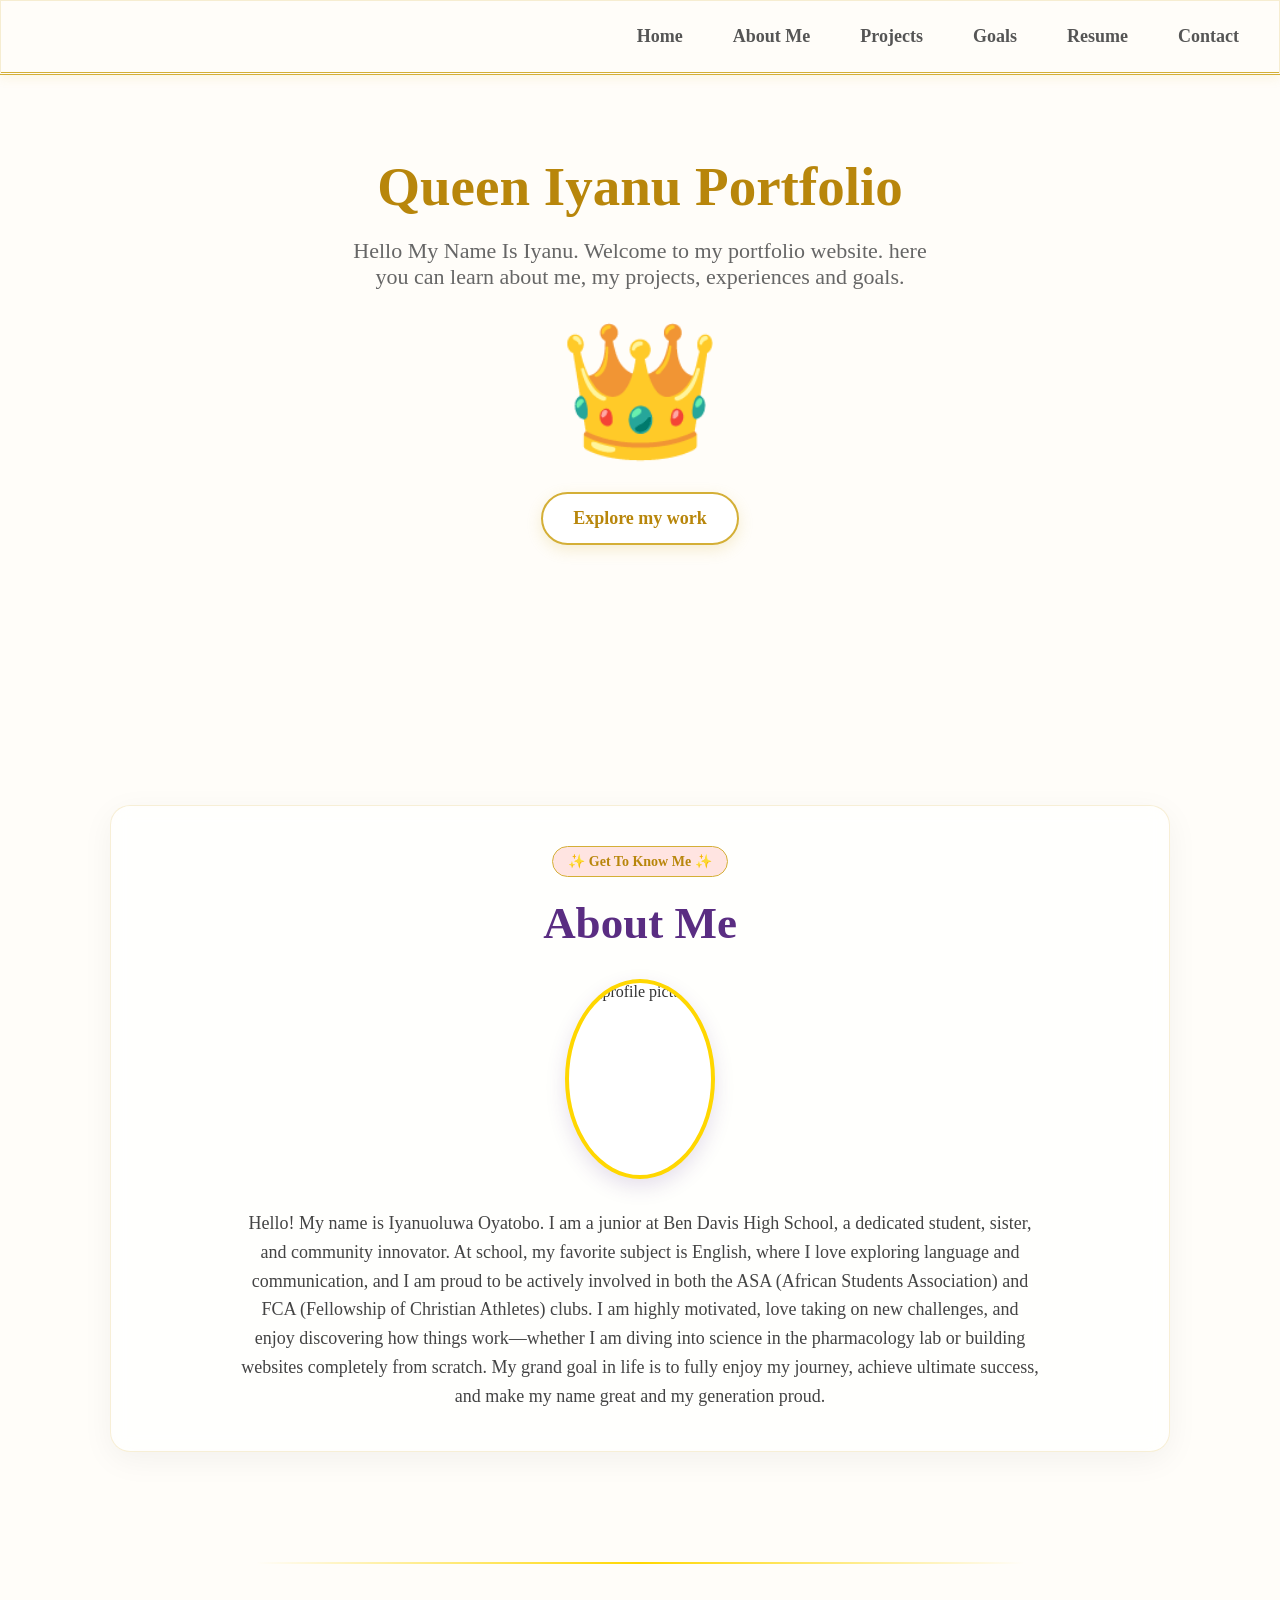
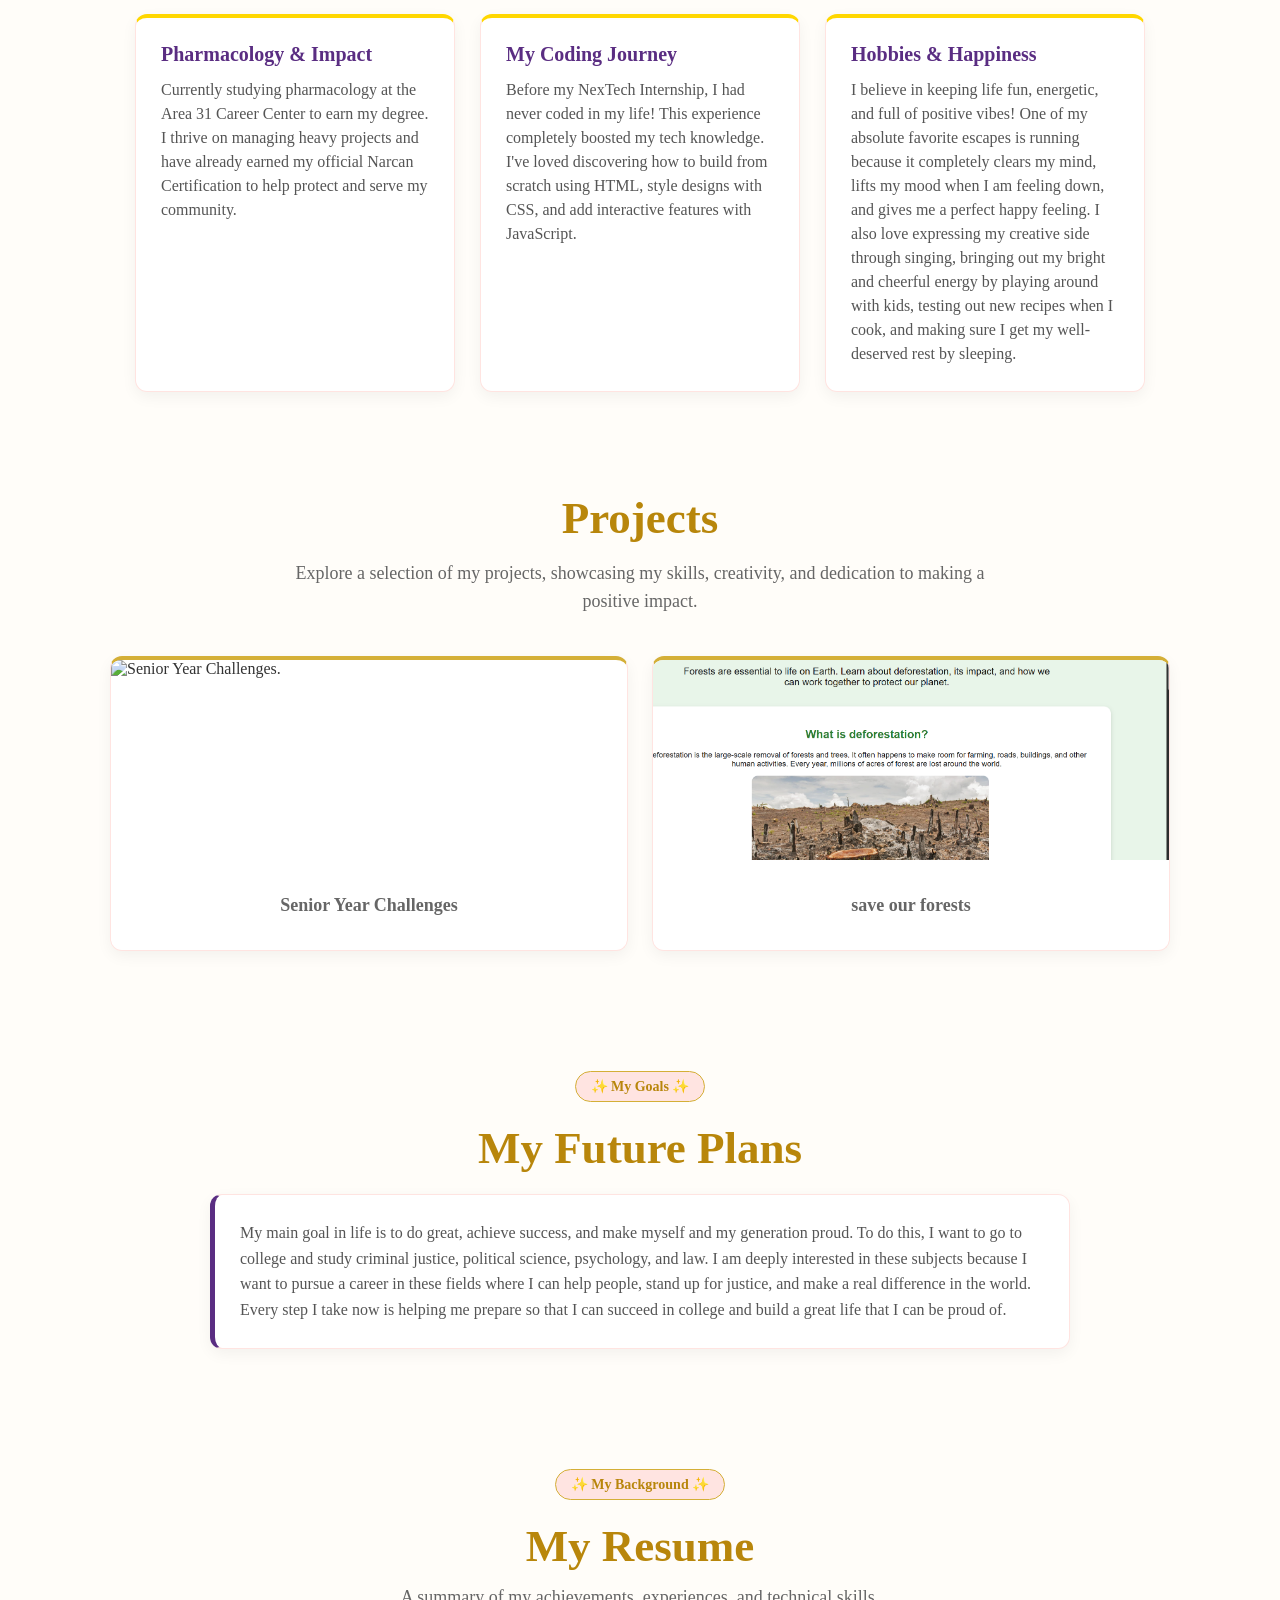
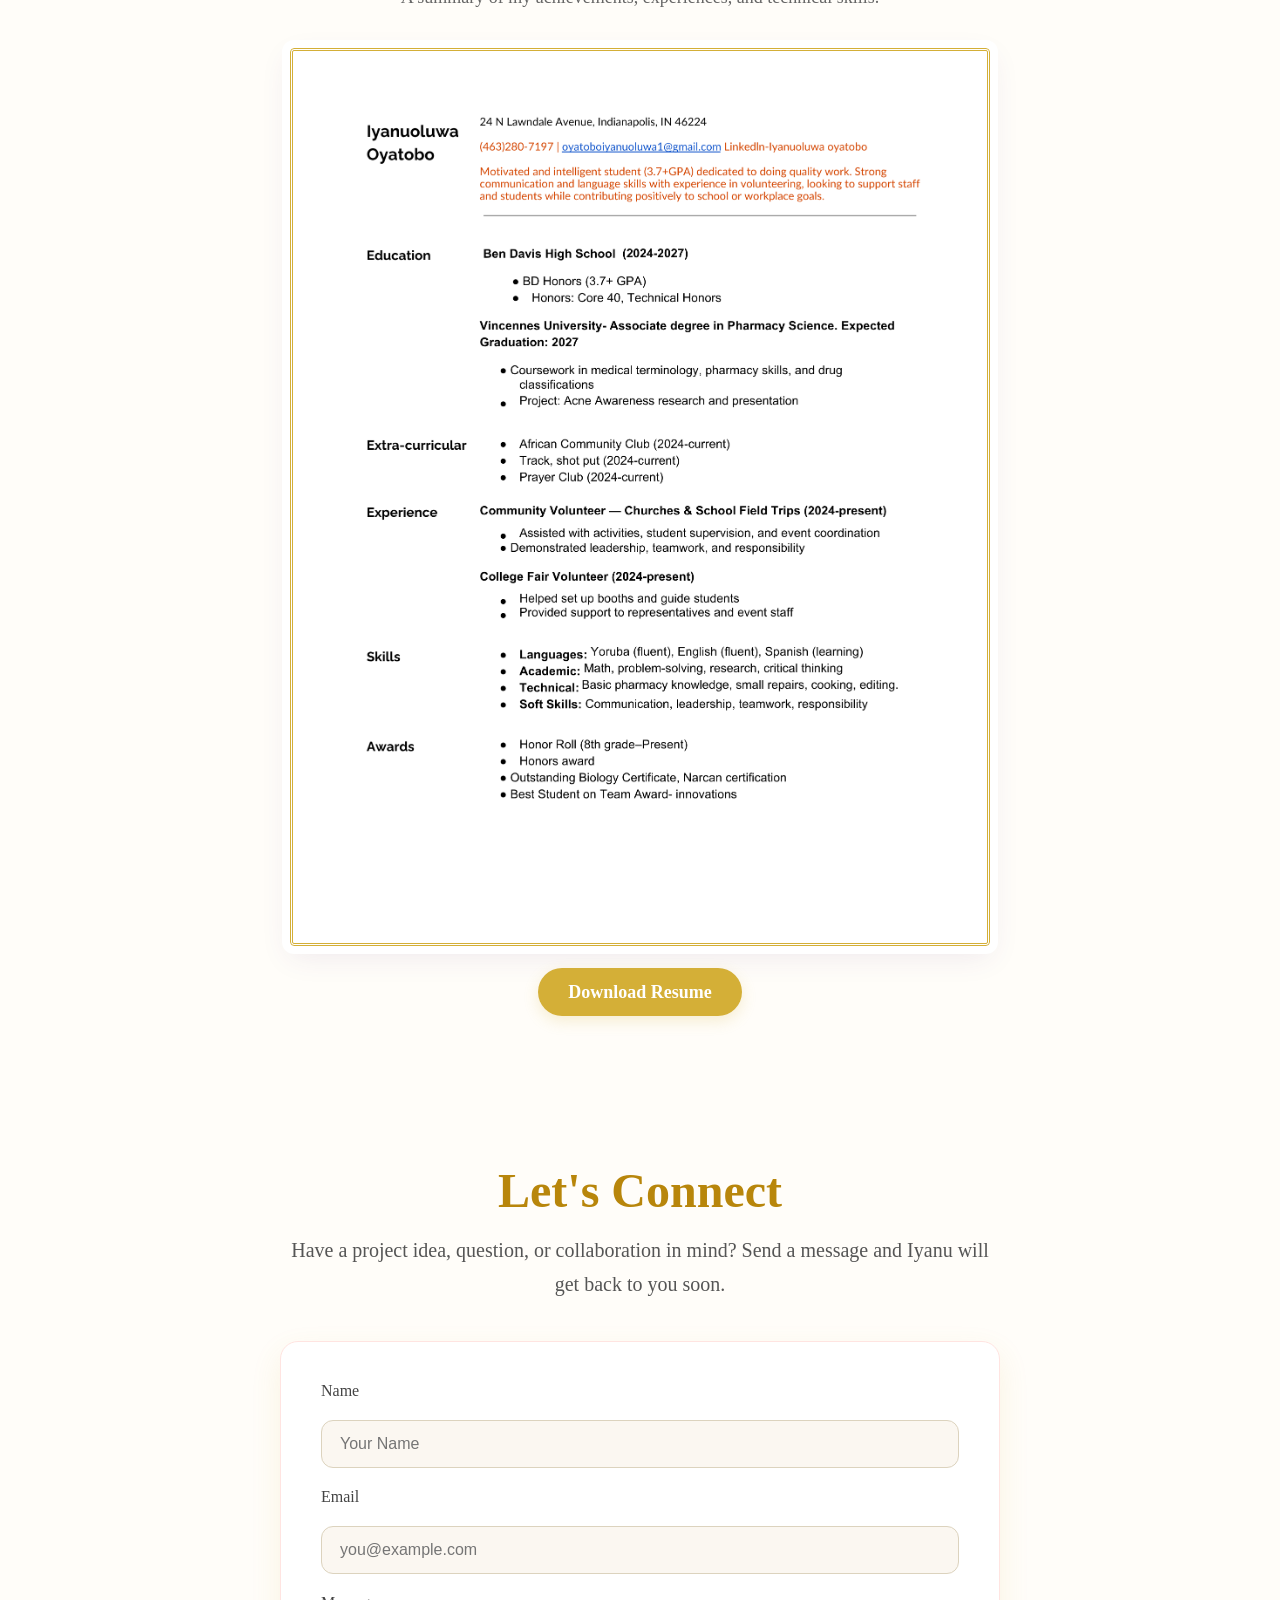
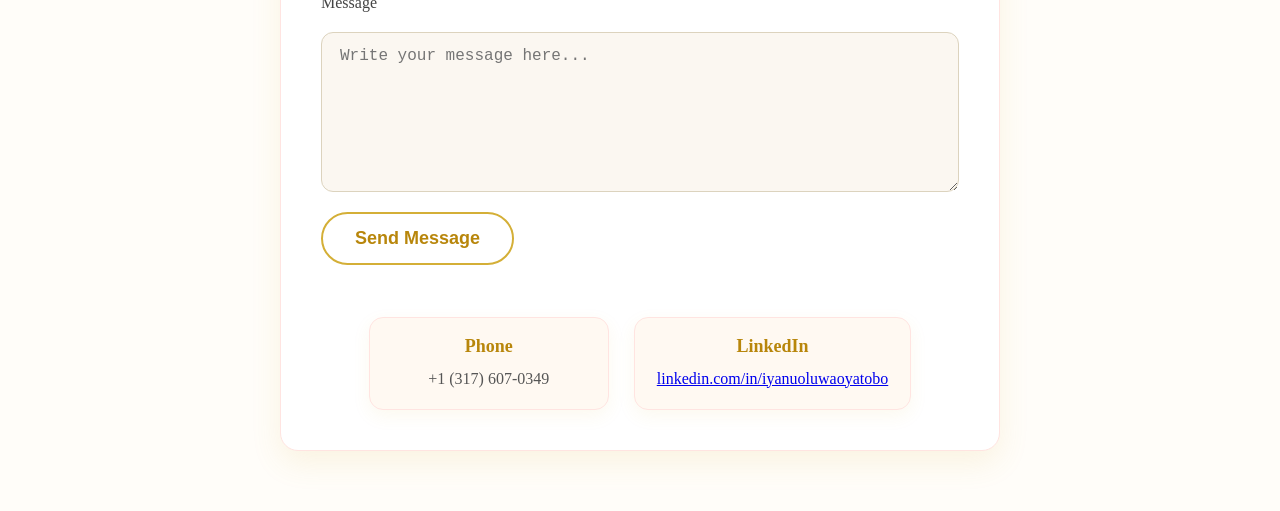
==== commit 91523f86: "final" ====
--- a/homePage/index.html
+++ b/homePage/index.html
@@ -41,23 +41,22 @@
             <h1></h1>
         </section>
     </main>
-    <hr>
+    <!-- <hr> -->
     <section id="aboutMe">
         <div class="about-container">
             <section class="about-hero">
-                <div class="sparkle-badge">✨ Get To Know Me ✨</div>
+                <!-- <br> -->
+                <div class="sparkle-badge-2">✨ Get To Know Me ✨</div>
                 <h1>About Me</h1>
 
                 <div class="royal-frame">
-                    <img src="ML1_2034.jpg" alt="profile picture">
+                    <img class="profile" src="ML1_2034.jpg" alt="profile picture">
                 </div>
 
                 <p class="royal-bio">
-                    Hello! My name Is Iyanu. I am a driven student and innovator dedicated to making a powerful impact.
-                    My
-                    grand goal in life is to fully enjoy my journey, achieve ultimate success, and make my name great
-                    and my
-                    generation proud.
+                   Hello! My name is Iyanuoluwa Oyatobo. I am a junior at Ben Davis High School, a dedicated student, sister, and community innovator. At school, my favorite subject is English, where I love exploring language and communication, and I am proud to be actively involved in both the ASA (African Students Association) and FCA (Fellowship of Christian Athletes) clubs. I am highly motivated, love taking on new challenges, and enjoy discovering how things work—whether I am diving into science in the pharmacology lab or building websites completely from scratch. My grand goal in life is to fully enjoy my journey, achieve ultimate success, and make my name great and my generation proud.
+        </p>
+    </div>
                 </p>
 
 
@@ -95,7 +94,7 @@
             </div>
         </div>
     </section>
-    <hr>
+    <!-- <hr> -->
     <section id="projectS">
         <div class="projects-container">
             <header class="projects-header">
@@ -117,7 +116,7 @@
                     </a>
                 </article>
                 <article class="project-card">
-                    <a href="https://kween-hannah.github.io/int-u2-project-starter-code-1/">
+                    <a href="https://kween-hannah.github.io/int-u2-project-starter-code-1/" target="_blank" rel="noopener noreferrer">
                         <div class="card-image">
                             <img src="Screenshot 2026-06-26 141035.png" alt="Save Our Forests.">
                         </div>
@@ -127,7 +126,7 @@
 
             </div>
         </div>
-        <hr>
+        <!-- <hr> -->
         <section id="goals" class="goals-container">
             <header class="goals-header">
                 <div class="sparkle-badge">✨ My Goals ✨</div>
@@ -144,7 +143,7 @@
                 </p>
             </div>
         </section>
-        <hr>
+        <!-- <hr> -->
         <section id="resume" class="resume-container">
             <header class="resume-header">
                 <div class="sparkle-badge">✨ My Background ✨</div>
@@ -155,8 +154,10 @@
             <div class="resume-frame">
                 <img src="resume.png" alt="Queen Iyanu's Professional Resume">
             </div>
-        </section>
-        <hr>
+            <br><br>
+            <a class="royal-btn-2" href="Resume (2).pdf" download>Download Resume</a>
+        </section>
+            <!-- <hr> -->
 
         <section id="contactS">
 
--- a/homePage/style.css
+++ b/homePage/style.css
@@ -97,6 +97,7 @@
     background: #ffffff;
     color: #b8860b;
     font-size: 18px;
+    text-decoration: none;
     font-weight: bold;
     border-radius: 30px; 
     cursor: pointer;
@@ -166,7 +167,8 @@
 }
 
 
-.sparkle-badge {
+.sparkle-badge-2 {
+    margin-top: 40px;
     display: inline-block;
     background: #ffe4e1;
     color: #b8860b;
@@ -264,8 +266,8 @@
 
 
 .royal-frame {
-    width: 200px;
-    height: 220px;
+    width: 150px;
+    height: 200px;
     margin: 30px auto;
     border: 4px solid gold;
     border-radius: 50%;
@@ -279,10 +281,8 @@
 .royal-frame img {
     height: 100%;
     width: 100%;
-    
-    border-radius: 50%;
-    padding-left:0px;
-    padding-right:0px;
+    object-fit: cover;
+    object-position: top;
 }
 
 
@@ -291,6 +291,7 @@
 .royal-bio {
     display: block;
     margin-top: 20px;
+    padding-bottom:40px;
     font-size: 18px;
     line-height: 1.6;
     color: #444;
@@ -353,12 +354,22 @@
 
 
 
-.about-hero, .nav-bar, fieldset, .card {
+.about-hero{
+    border-radius: 20px;
     background: rgba(255, 255, 255, 0.7);
     backdrop-filter: blur(10px);
     border: 1px solid rgba(212, 175, 55, 0.2);
     box-shadow: 0 8px 32px 0 rgba(0, 0, 0, 0.05);
 }
+
+
+.nav-bar, fieldset, .card {
+    background: rgba(255, 255, 255, 0.7);
+    backdrop-filter: blur(10px);
+    border: 1px solid rgba(212, 175, 55, 0.2);
+    box-shadow: 0 8px 32px 0 rgba(0, 0, 0, 0.05);
+}
+
 * {
     margin: 0;
     padding: 0;
@@ -480,6 +491,7 @@
 
 @media (max-width: 600px) {
     .nav-bar {
+        display: none;
         padding: 20px;
         flex-direction: column;
         align-items: flex-start;
@@ -686,6 +698,7 @@
 
 @media (max-width: 720px) {
     .nav-bar {
+        display: none;
         justify-content: center;
         flex-wrap: wrap;
     }
@@ -802,3 +815,22 @@
     display: block;
 }
 
+.royal-btn-2 {
+    padding: 14px 30px;
+    background: #d4af37;
+    color: white;
+    font-size: 18px;
+    text-decoration: none;
+    font-weight: bold;
+    border-radius: 30px; 
+    cursor: pointer;
+    box-shadow: 0 5px 15px rgba(212, 175, 55, 0.2);
+    transition: all 0.3s ease;
+}
+
+.royal-btn-2:hover {
+    background: white;
+    color: #d4af37;
+    border: 2px solid #d4af37;
+    box-shadow: 0 5px 20px rgba(212, 175, 55, 0.4);
+}
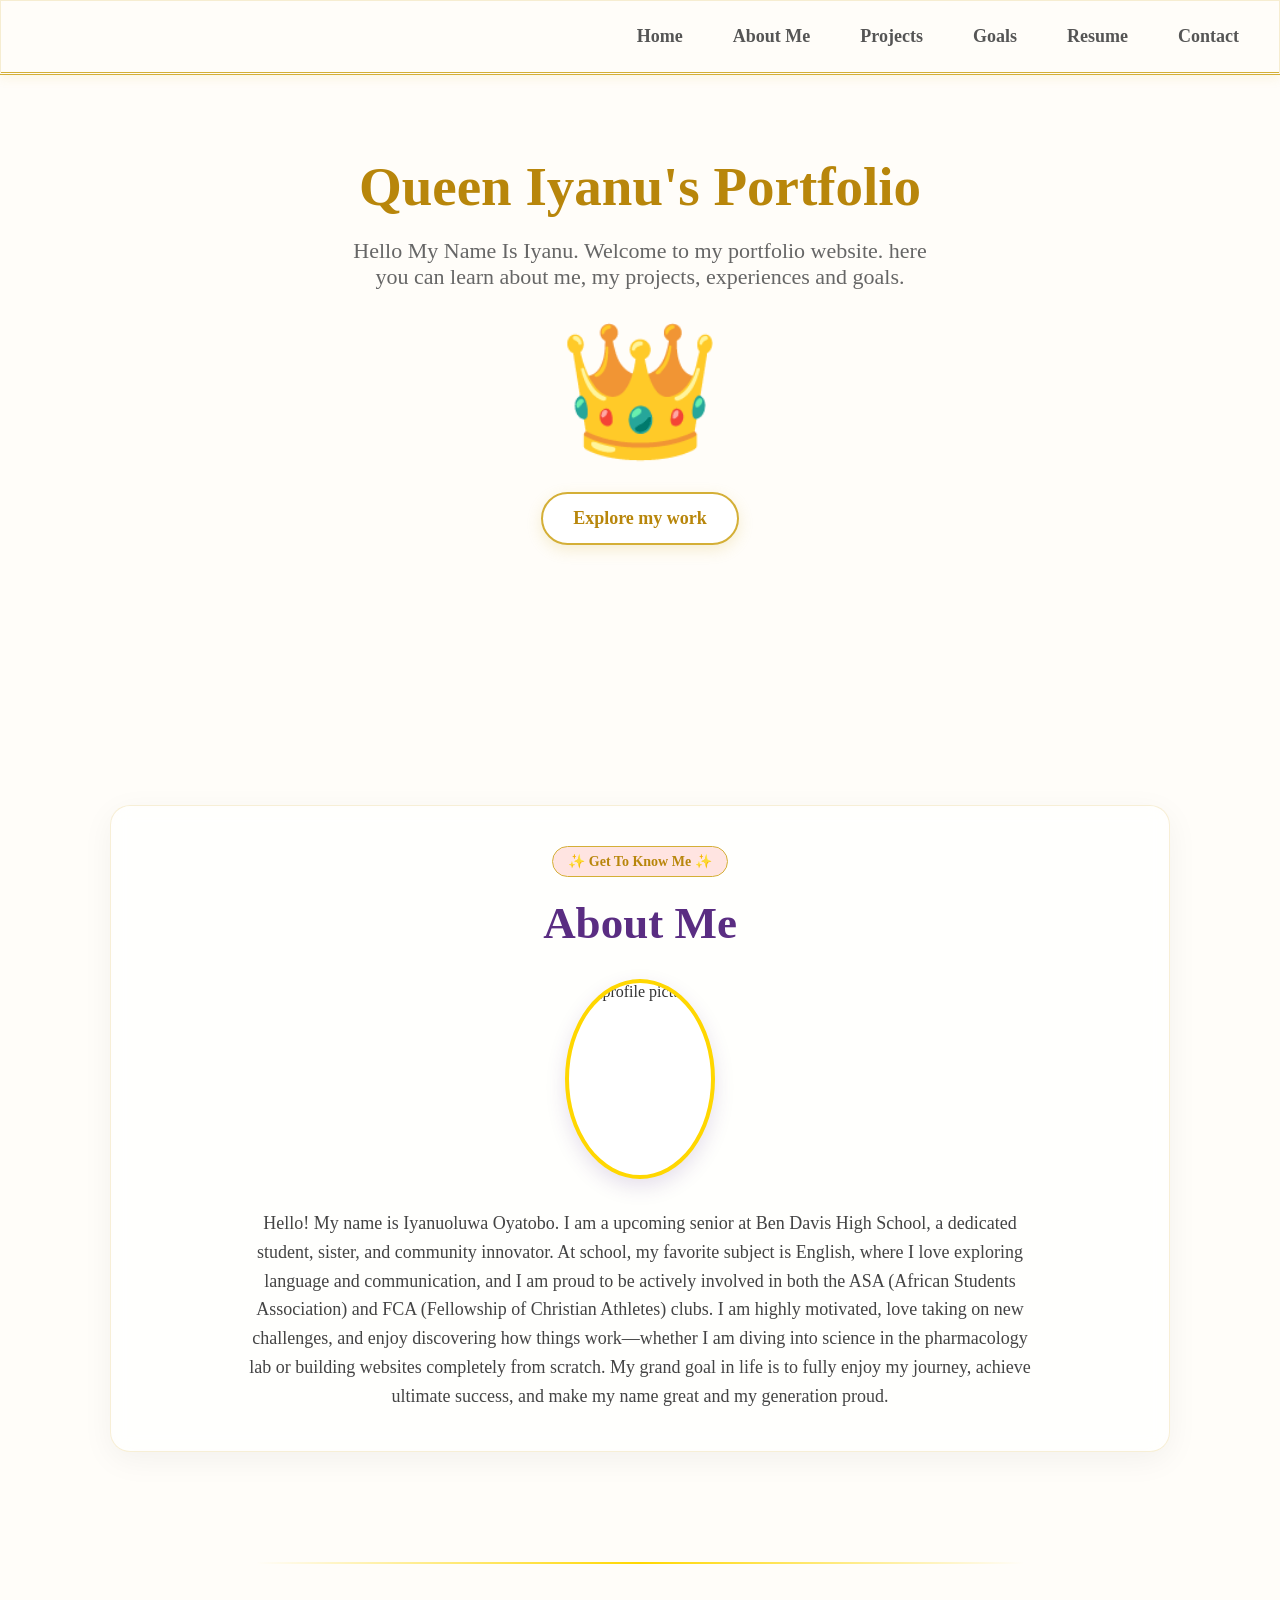
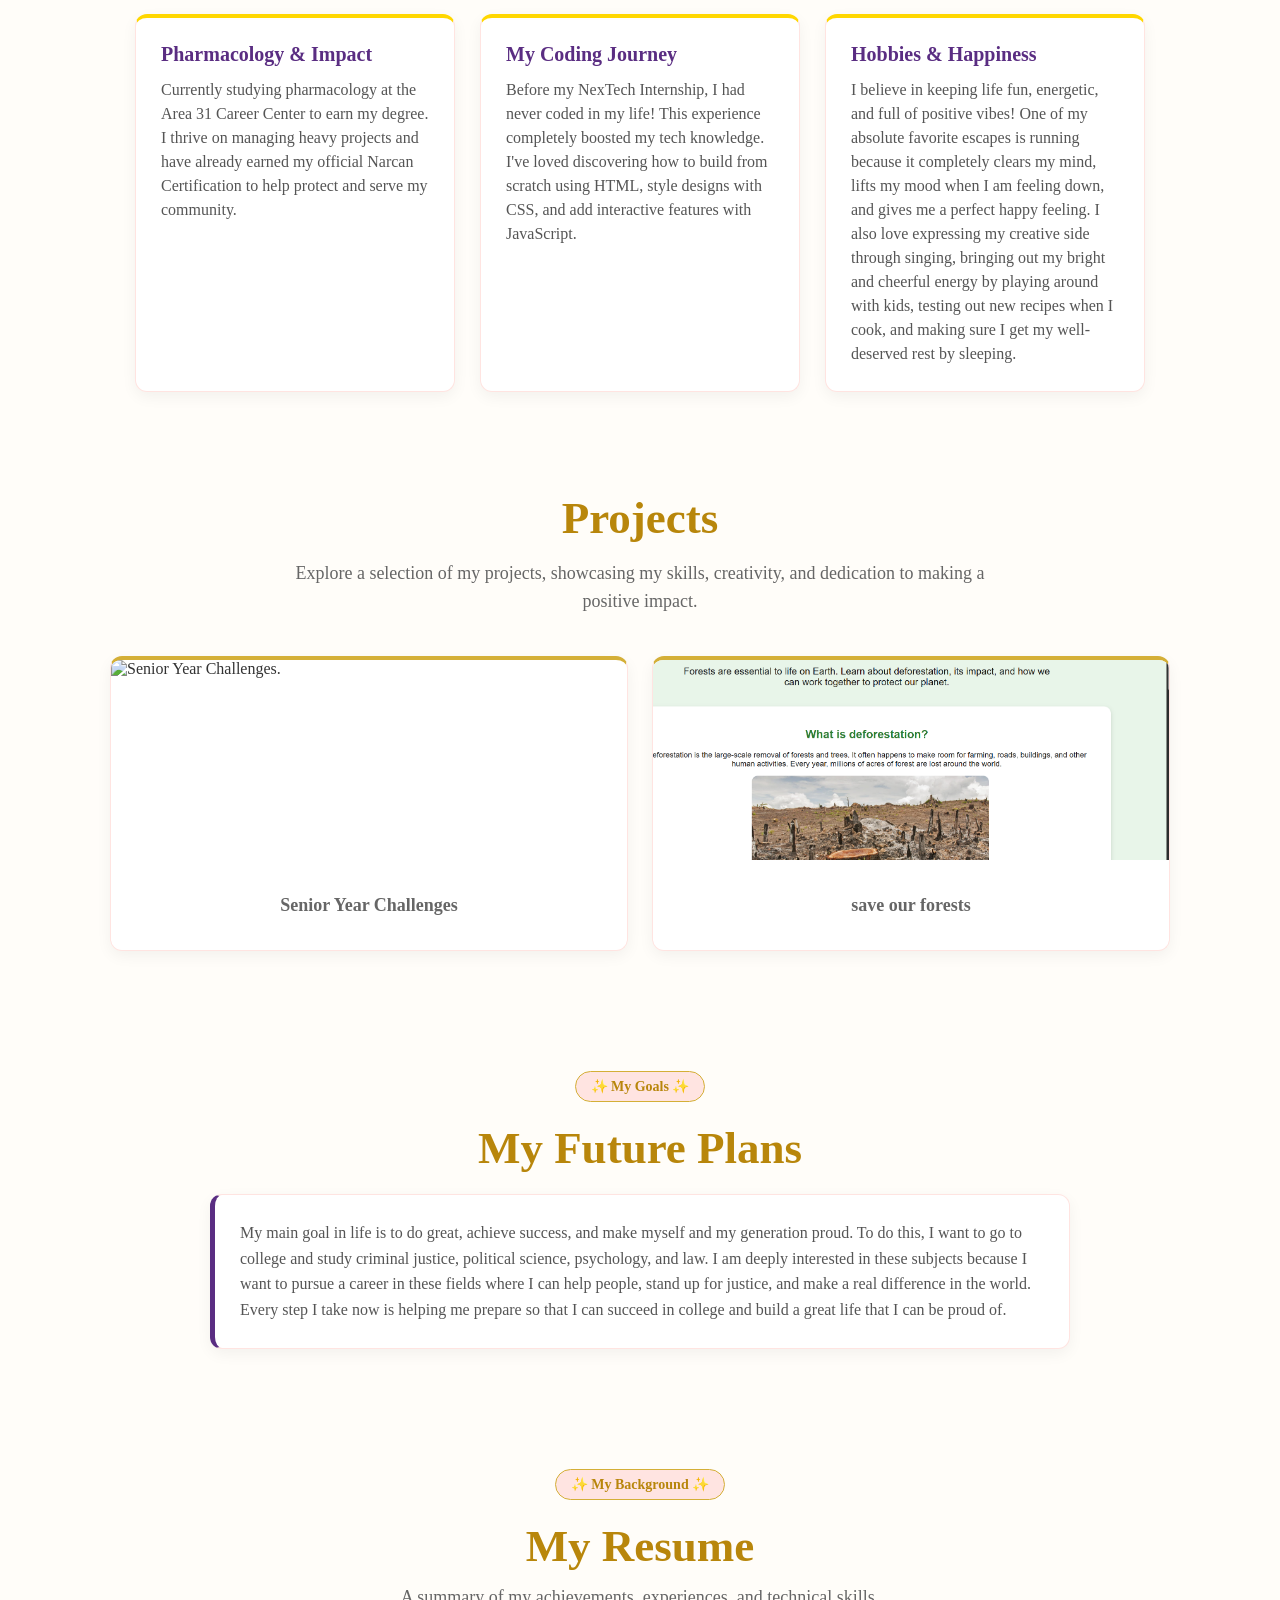
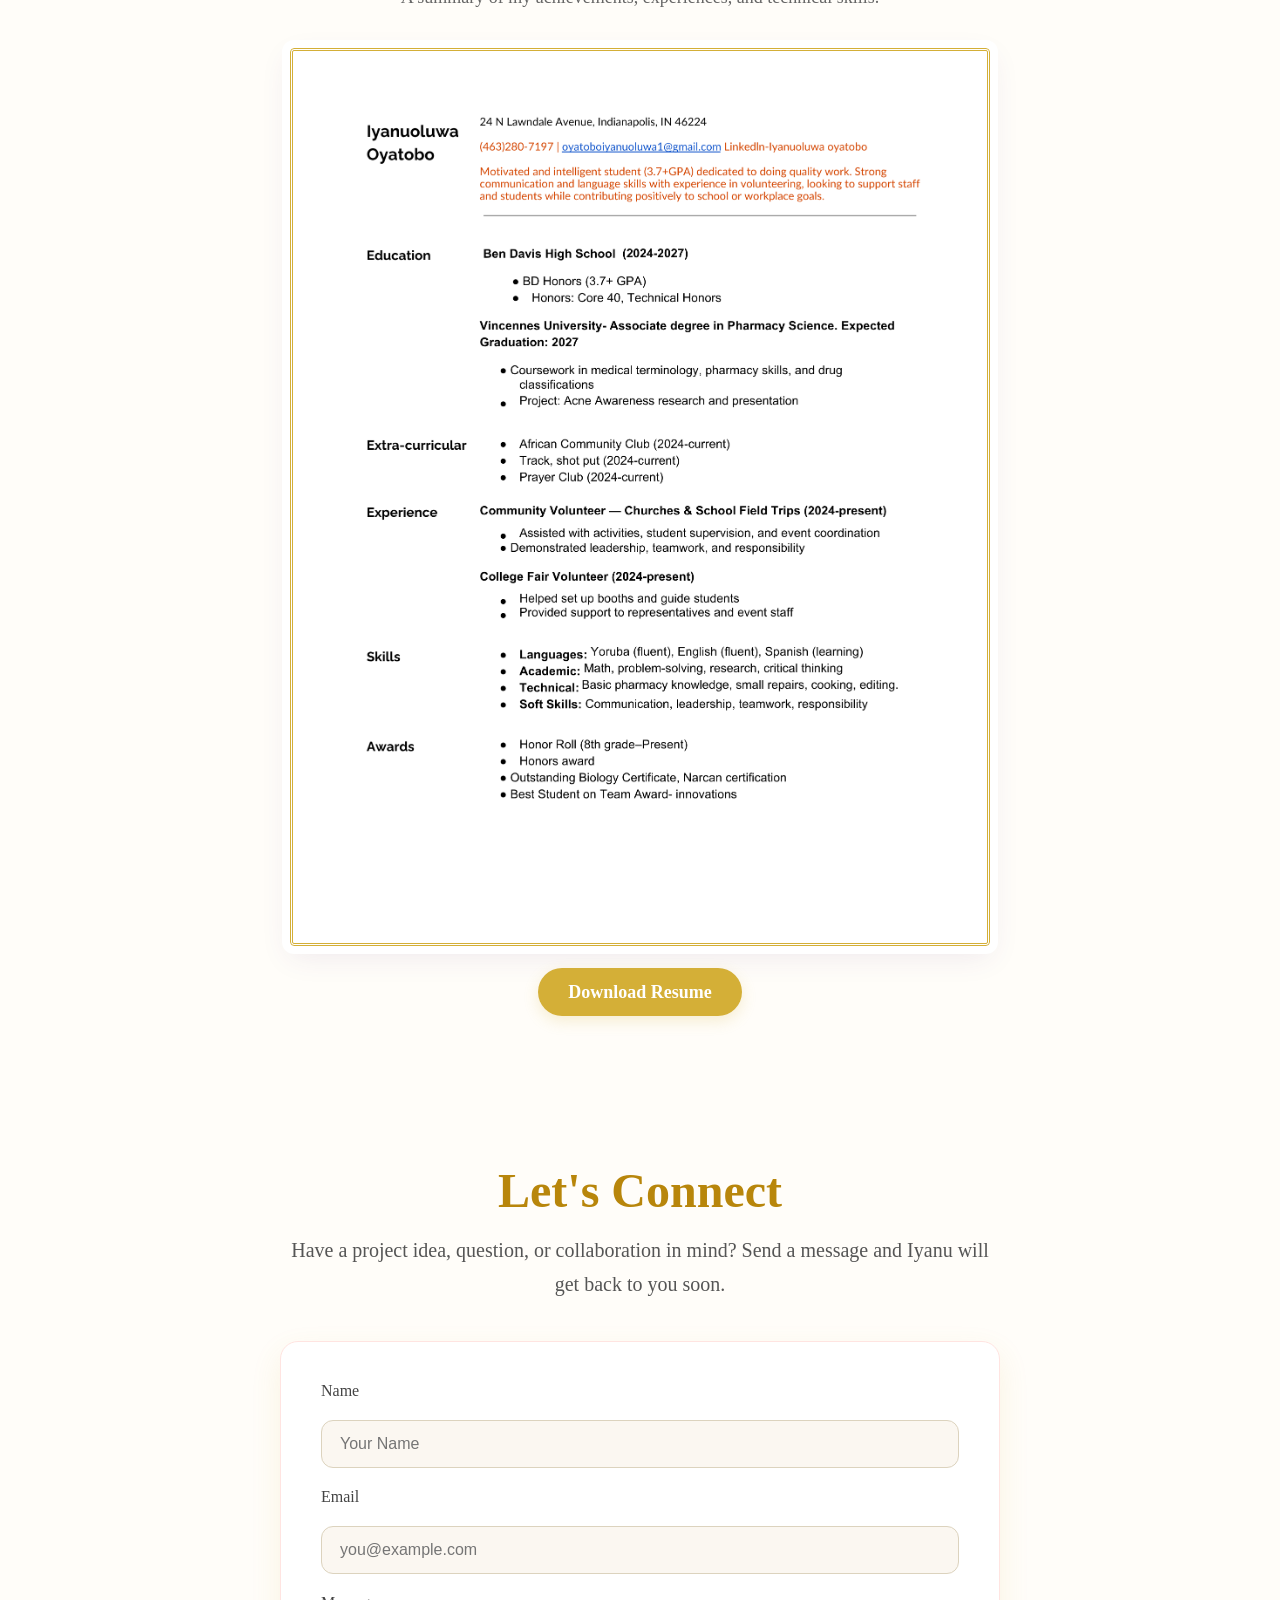
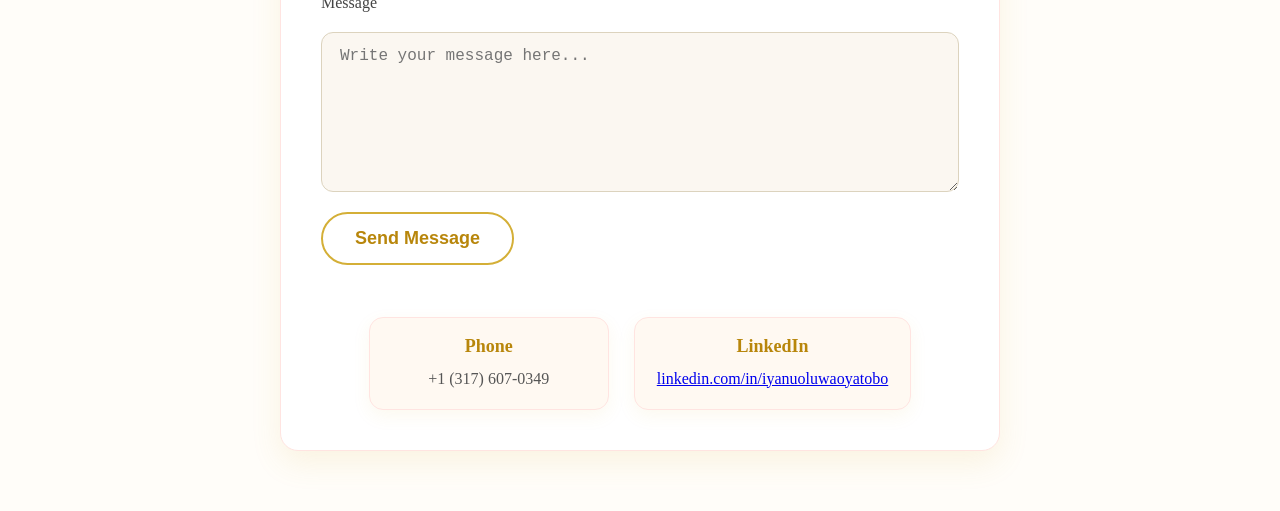
==== commit 9466500d: "portfolio 2" ====
--- a/homePage/index.html
+++ b/homePage/index.html
@@ -5,7 +5,7 @@
 <head>
     <meta charset="UTF-8">
     <meta name="viewport" content="width=device-width, initial-scale=1.0">
-    <title> Queen Iyanu Portfolio</title>
+    <title> Queen Iyanu's Portfolio</title>
     <!-- Link to an external CSS file for styling -->
     <link rel="stylesheet" href="style.css">
 
@@ -29,7 +29,7 @@
 
     <main>
         <section class="hero-section hero-container">
-            <h1>Queen Iyanu Portfolio</h1>
+            <h1>Queen Iyanu's Portfolio</h1>
             <p>Hello My Name Is Iyanu. Welcome to my portfolio website. here you can learn about me, my projects,
                 experiences and goals.</p>
             <div class="crown">👑</div>
@@ -54,7 +54,7 @@
                 </div>
 
                 <p class="royal-bio">
-                   Hello! My name is Iyanuoluwa Oyatobo. I am a junior at Ben Davis High School, a dedicated student, sister, and community innovator. At school, my favorite subject is English, where I love exploring language and communication, and I am proud to be actively involved in both the ASA (African Students Association) and FCA (Fellowship of Christian Athletes) clubs. I am highly motivated, love taking on new challenges, and enjoy discovering how things work—whether I am diving into science in the pharmacology lab or building websites completely from scratch. My grand goal in life is to fully enjoy my journey, achieve ultimate success, and make my name great and my generation proud.
+                   Hello! My name is Iyanuoluwa Oyatobo. I am a upcoming senior at Ben Davis High School, a dedicated student, sister, and community innovator. At school, my favorite subject is English, where I love exploring language and communication, and I am proud to be actively involved in both the ASA (African Students Association) and FCA (Fellowship of Christian Athletes) clubs. I am highly motivated, love taking on new challenges, and enjoy discovering how things work—whether I am diving into science in the pharmacology lab or building websites completely from scratch. My grand goal in life is to fully enjoy my journey, achieve ultimate success, and make my name great and my generation proud.
         </p>
     </div>
                 </p>
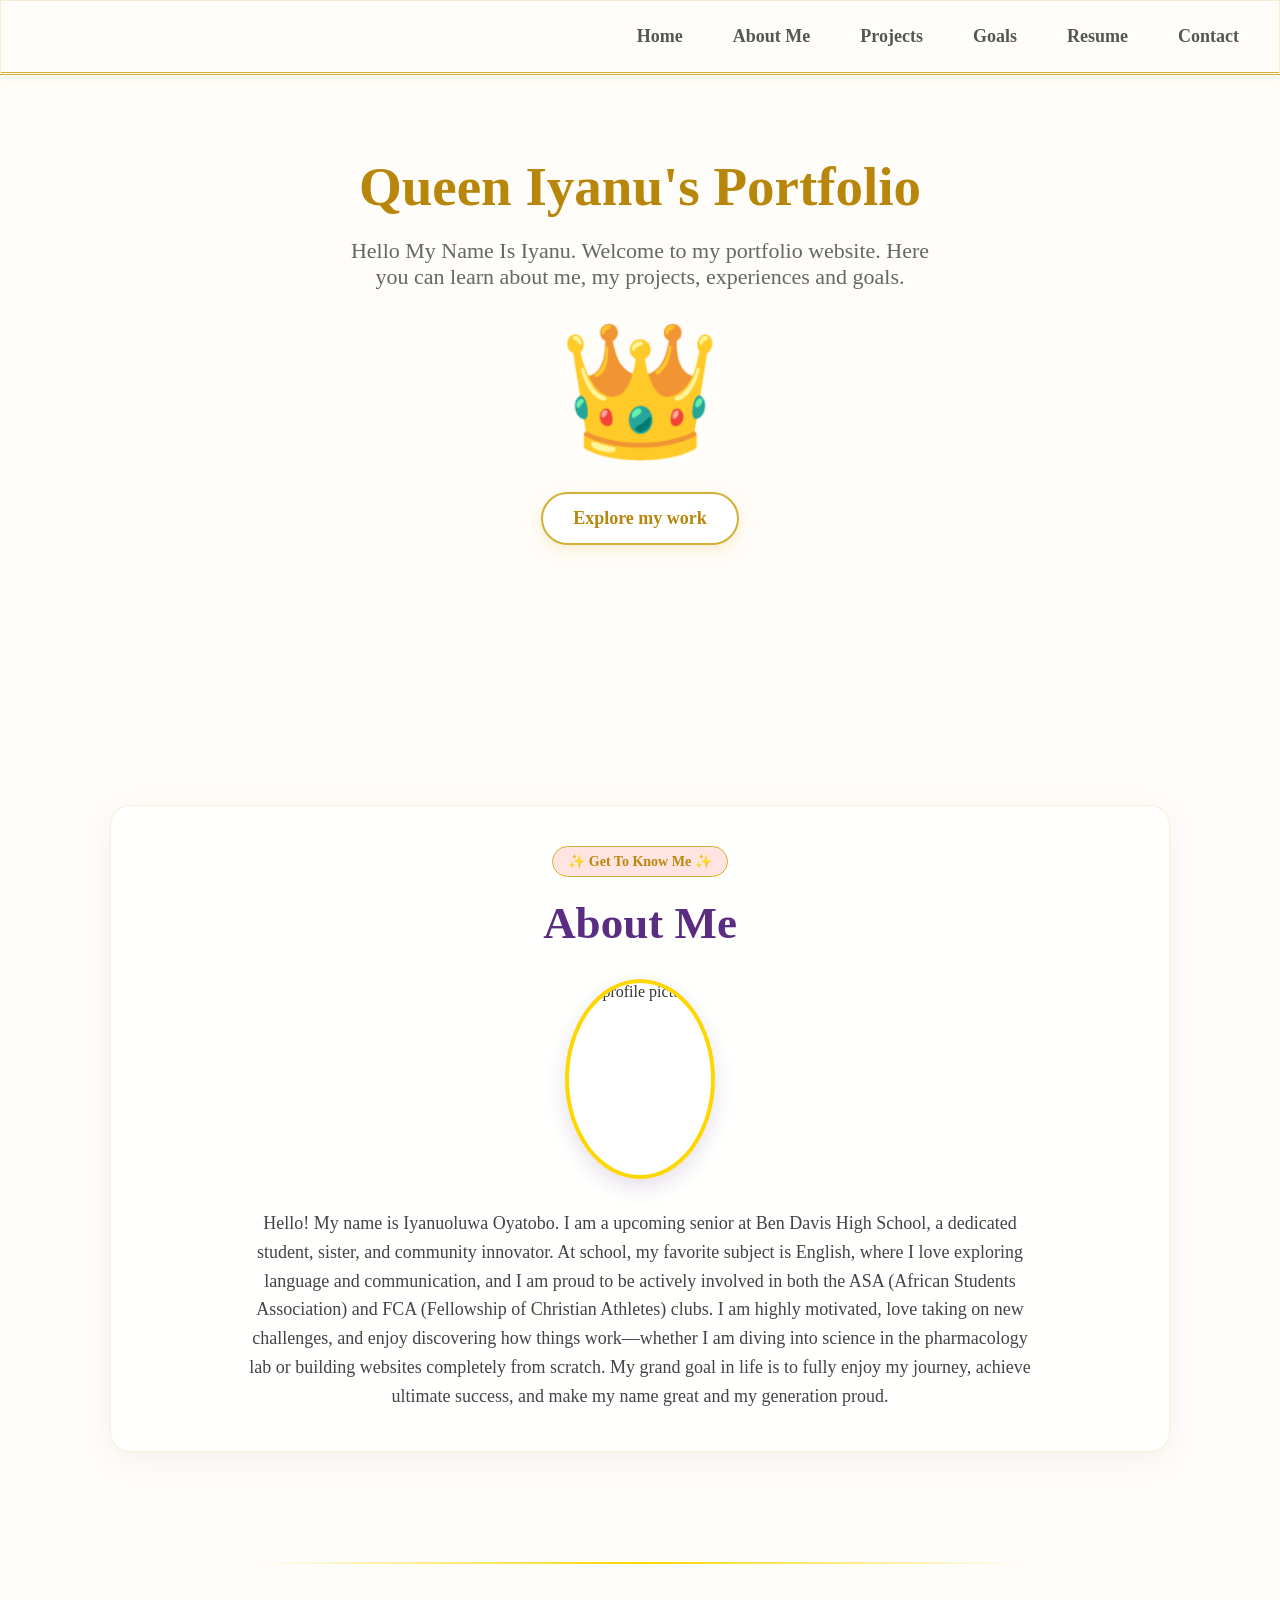
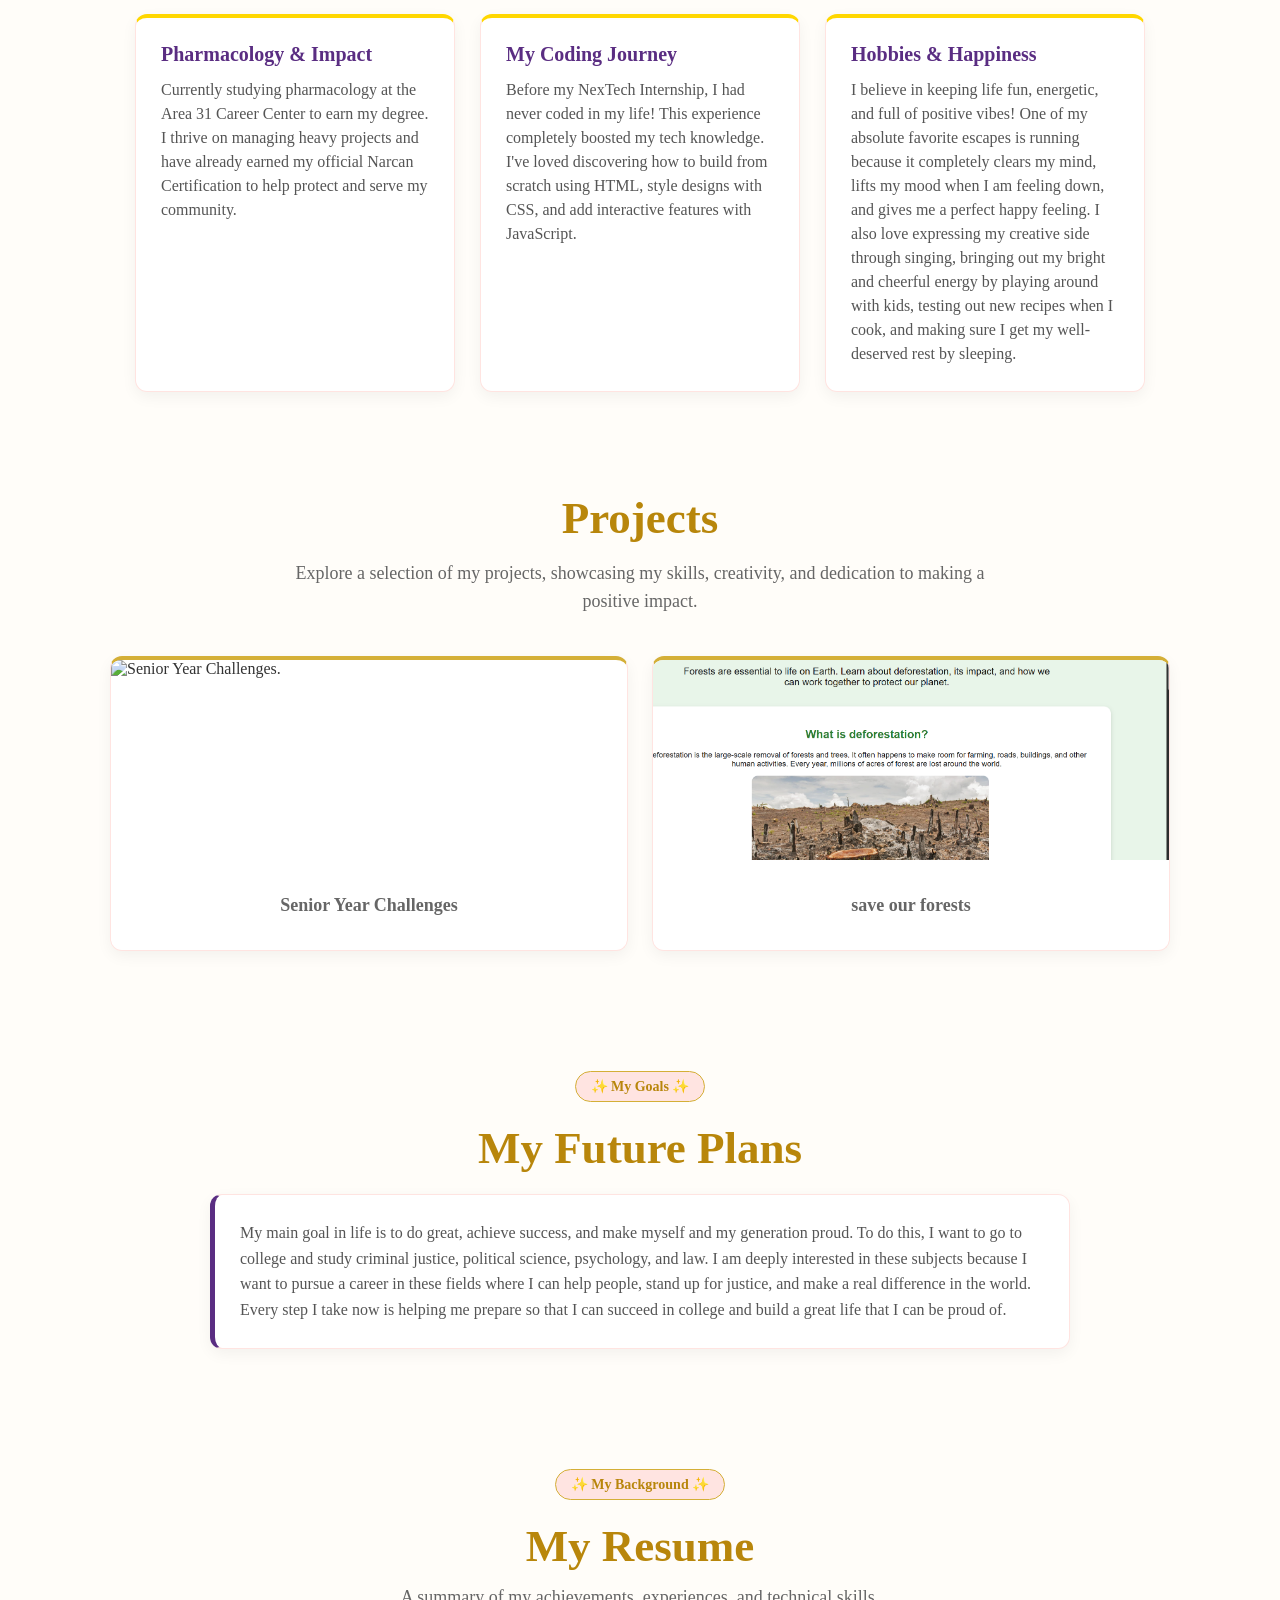
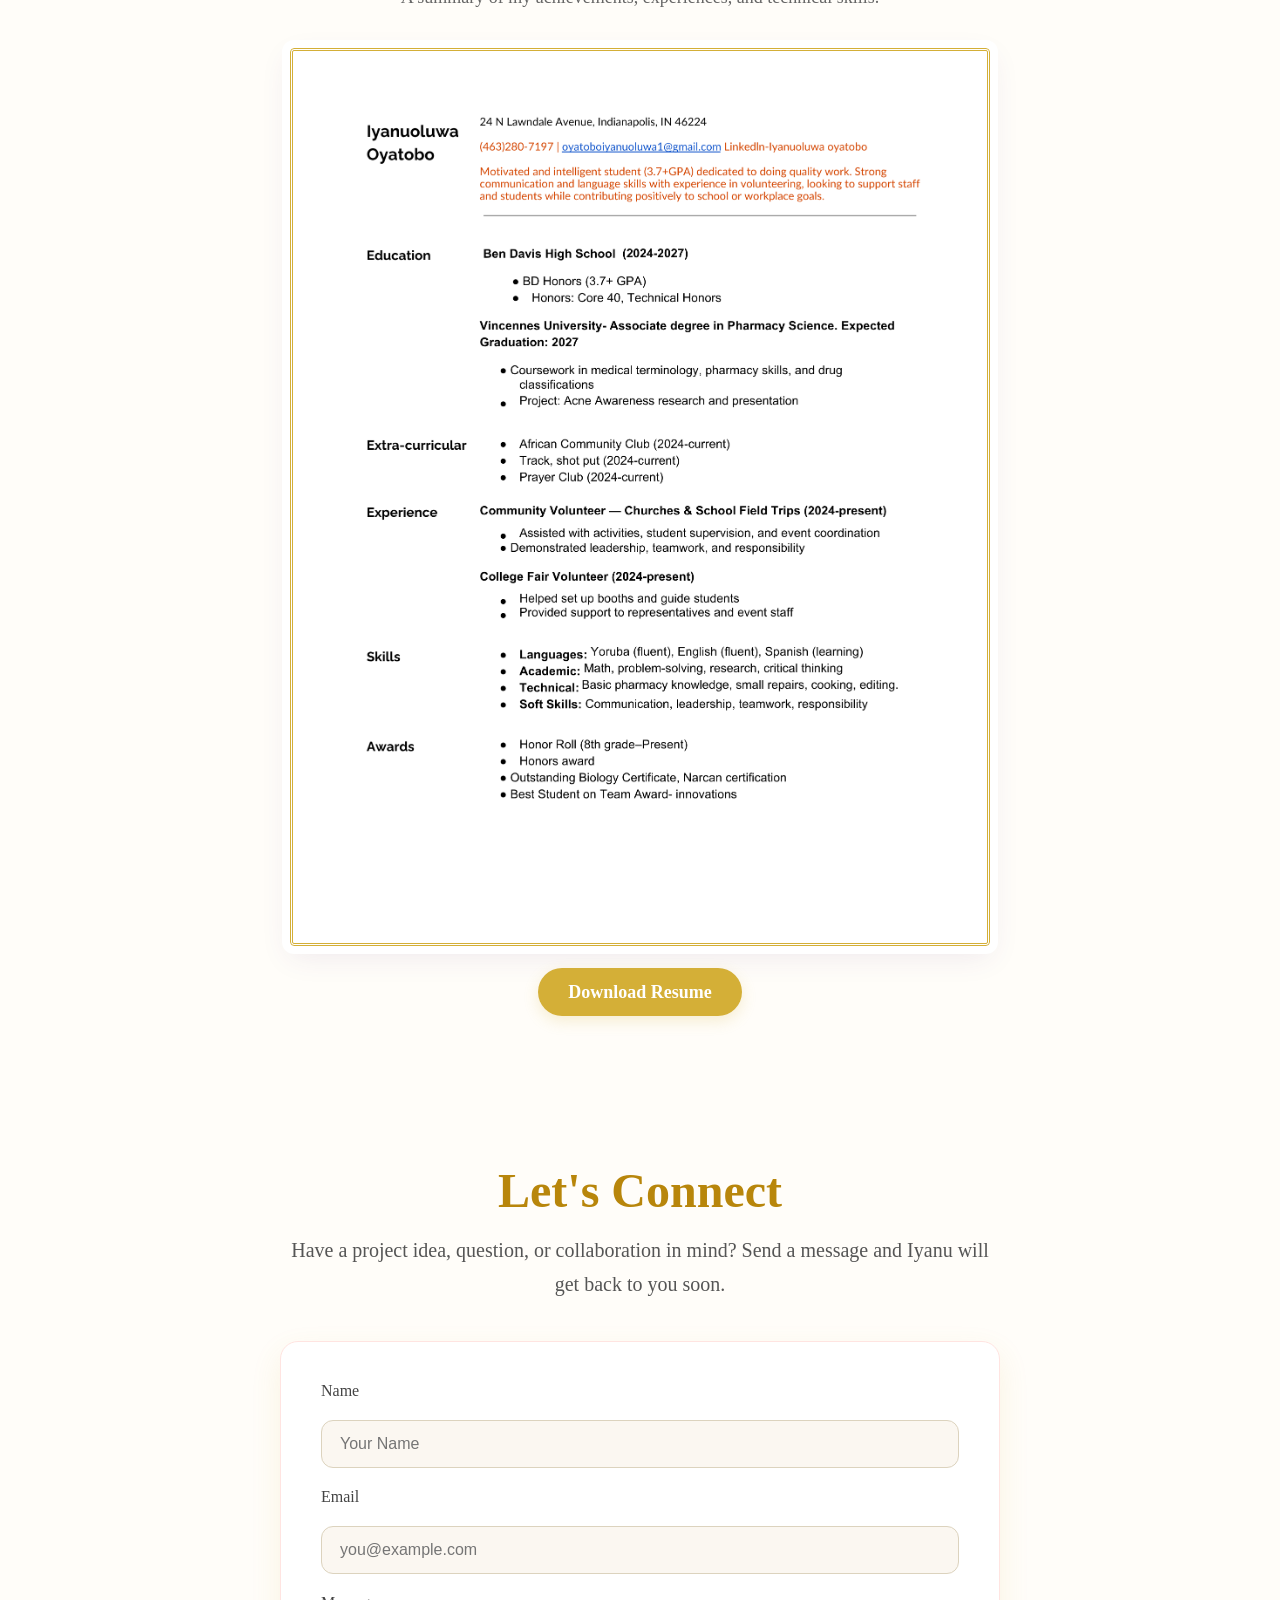
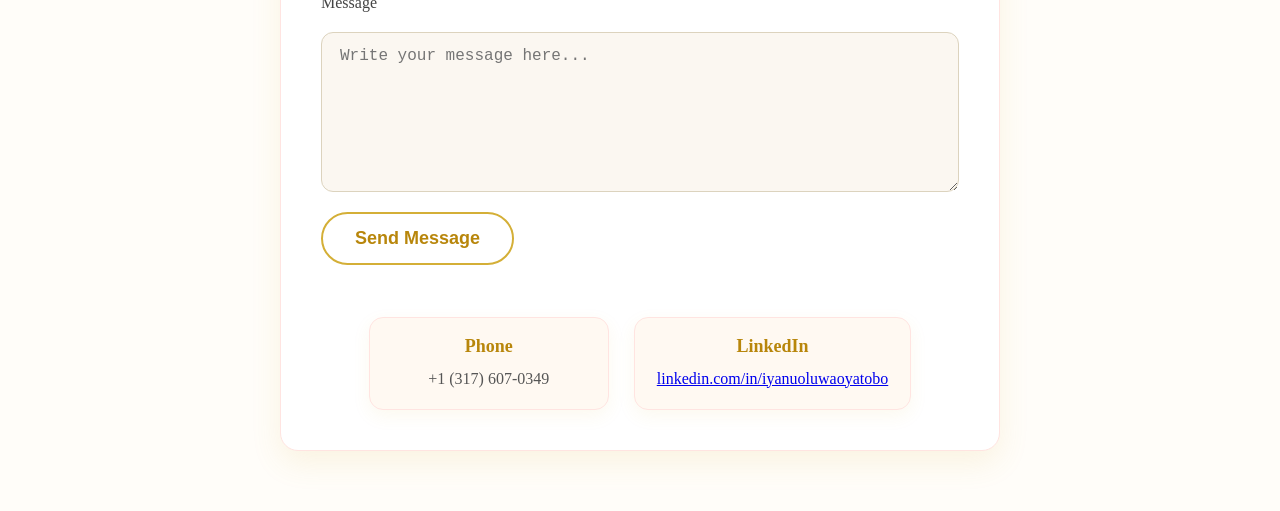
==== commit 62cf2465: "portfolio 2" ====
--- a/homePage/index.html
+++ b/homePage/index.html
@@ -30,7 +30,7 @@
     <main>
         <section class="hero-section hero-container">
             <h1>Queen Iyanu's Portfolio</h1>
-            <p>Hello My Name Is Iyanu. Welcome to my portfolio website. here you can learn about me, my projects,
+            <p>Hello My Name Is Iyanu. Welcome to my portfolio website. Here you can learn about me, my projects,
                 experiences and goals.</p>
             <div class="crown">👑</div>
             <a class="royal-btn" href="#projectS">Explore my work</a>
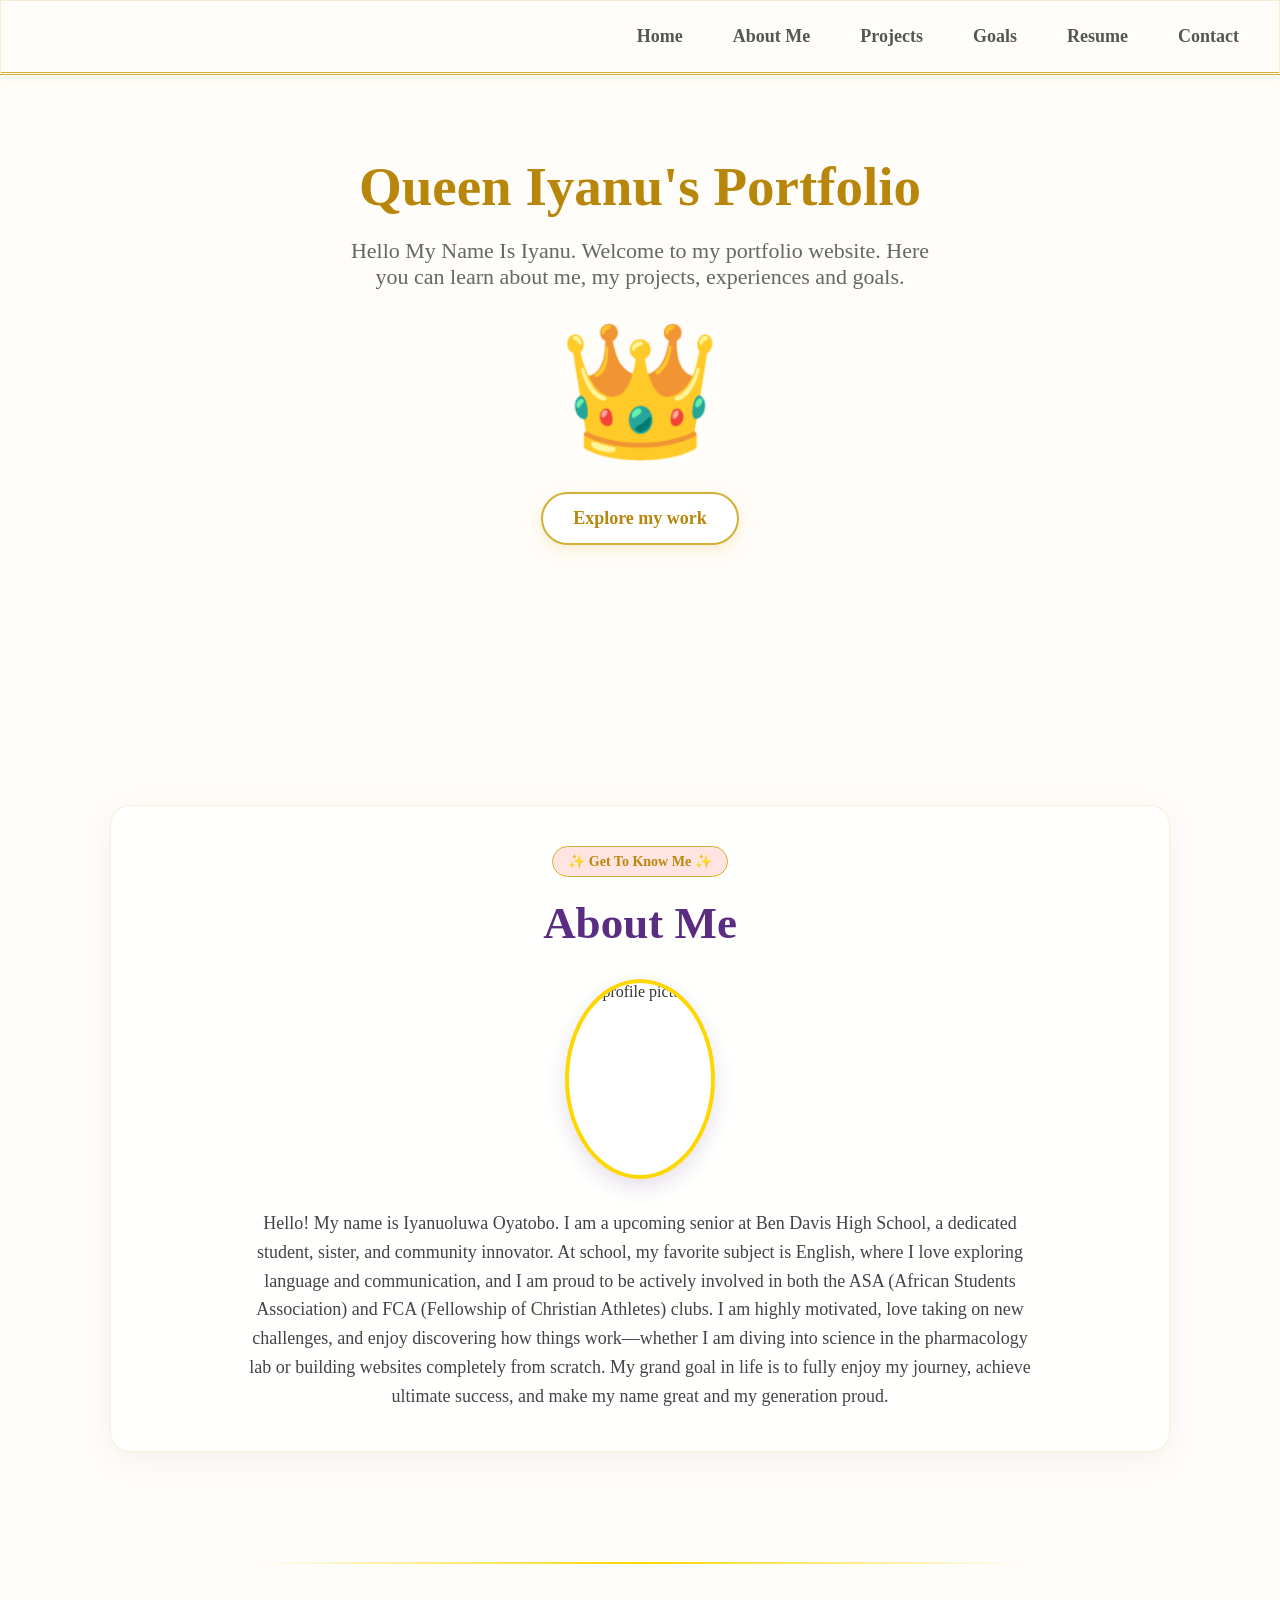
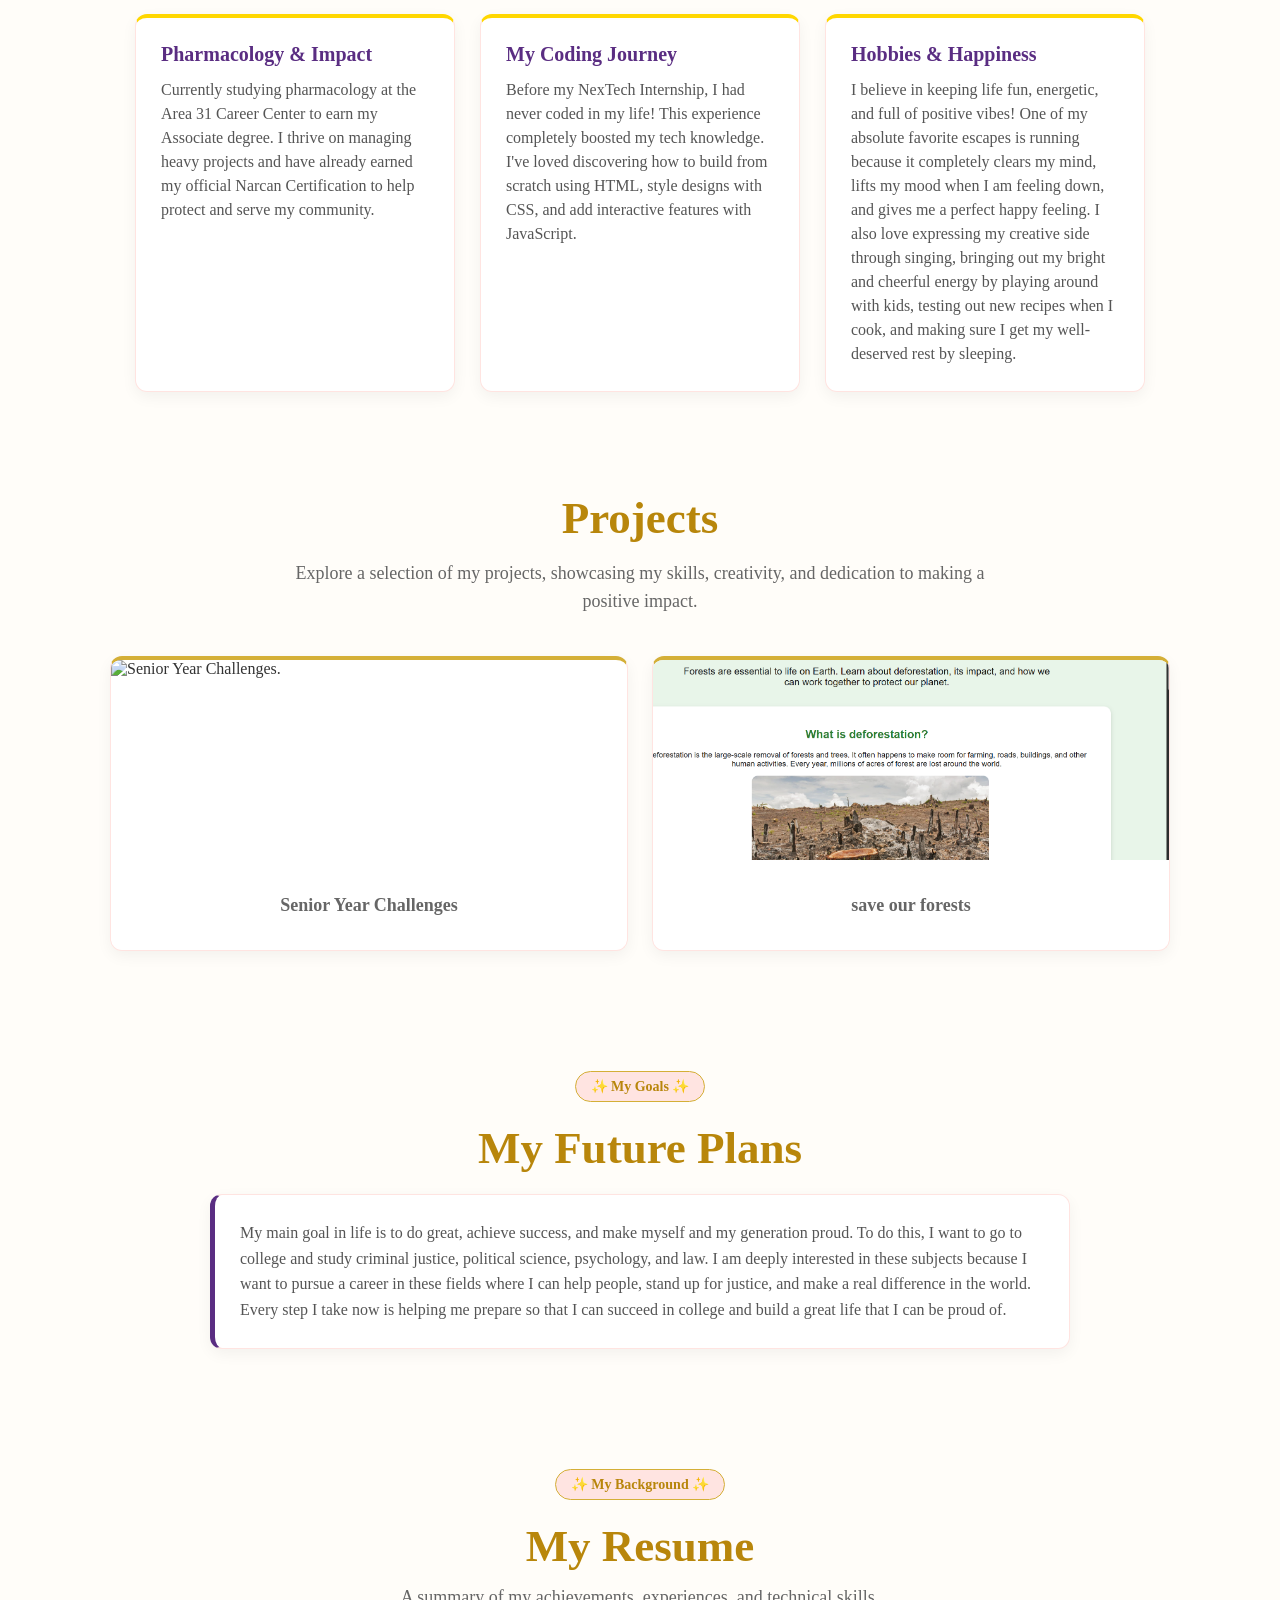
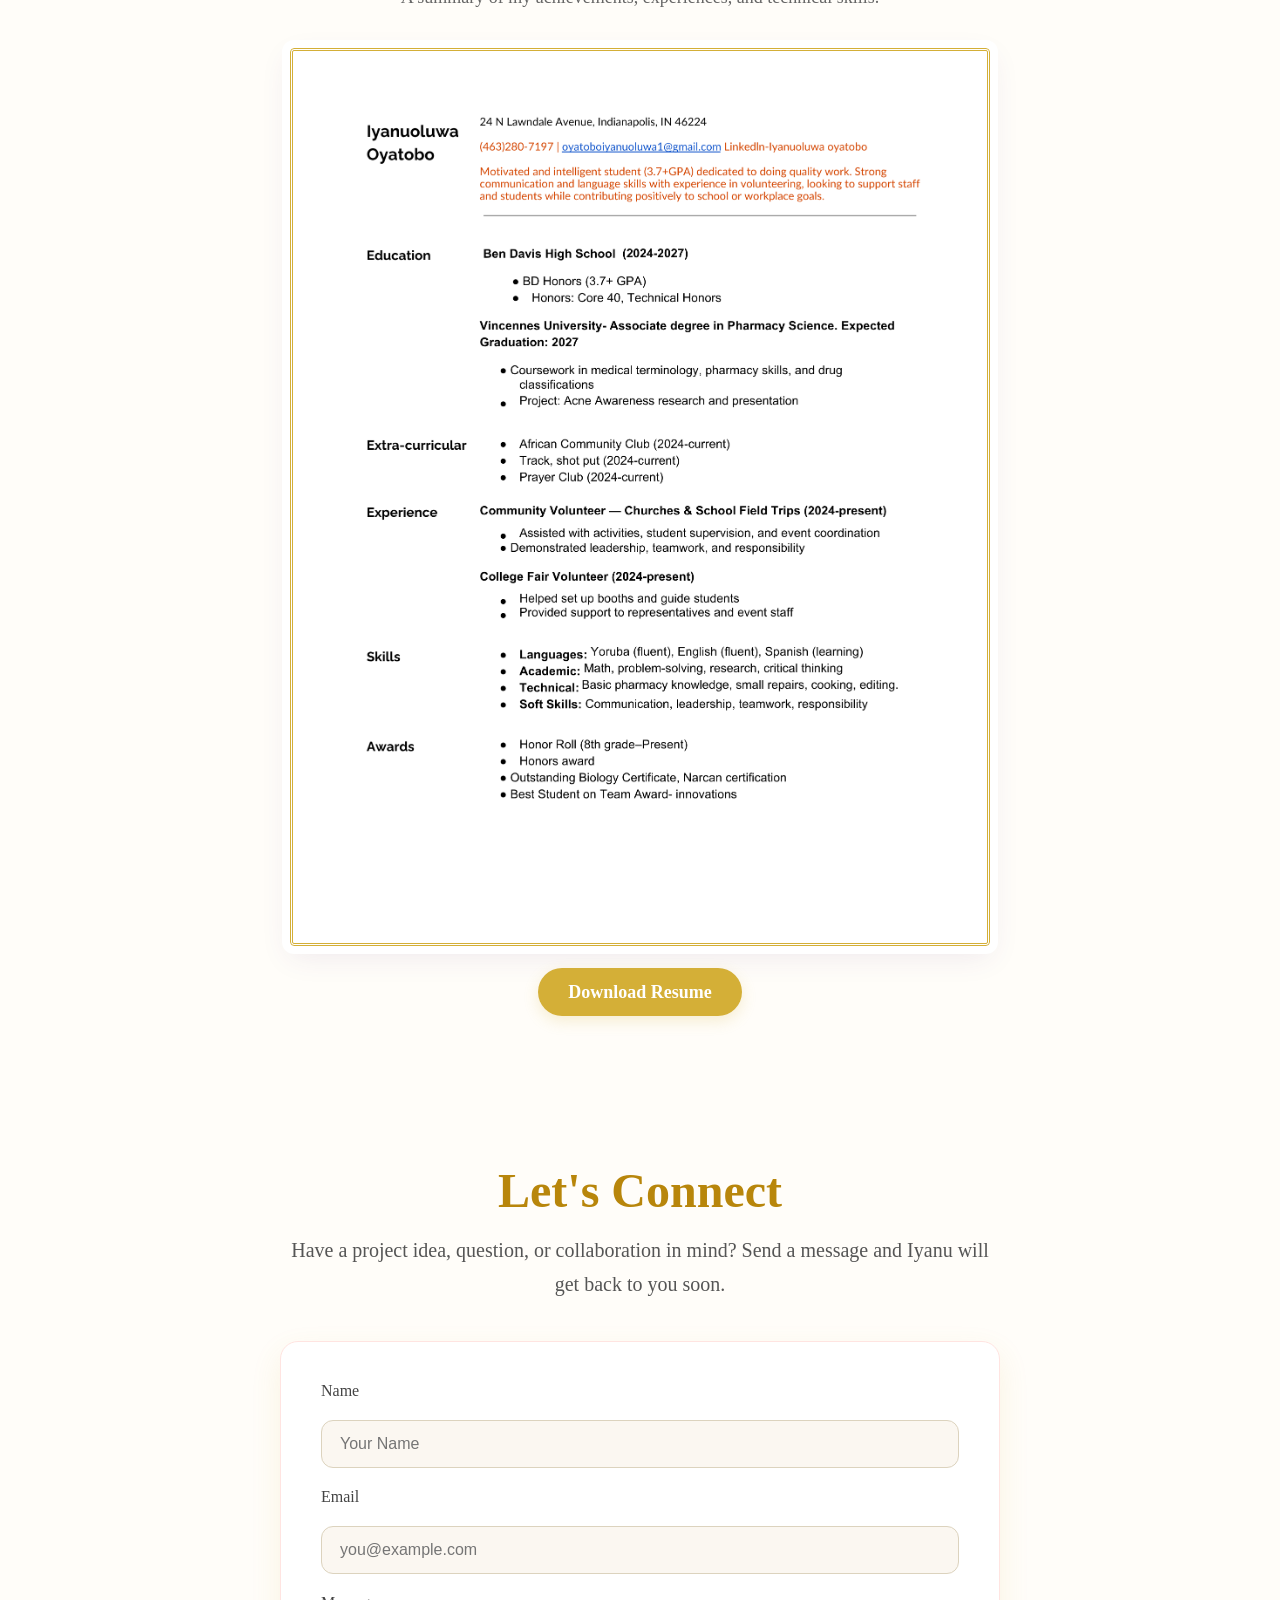
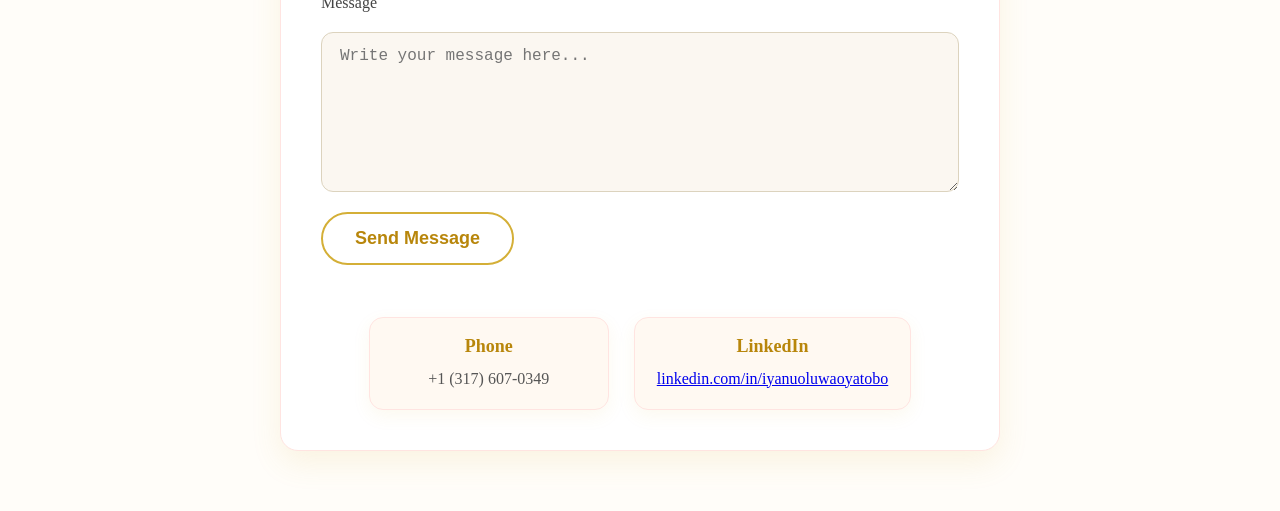
==== commit 0144c917: "portfolio 2" ====
--- a/homePage/index.html
+++ b/homePage/index.html
@@ -68,7 +68,7 @@
 
                 <div class="about-card">
                     <h3>Pharmacology & Impact</h3>
-                    <p>Currently studying pharmacology at the Area 31 Career Center to earn my degree. I thrive on
+                    <p>Currently studying pharmacology at the Area 31 Career Center to earn my Associate degree. I thrive on
                         managing
                         heavy projects and have already earned my official Narcan Certification to help protect and
                         serve my
